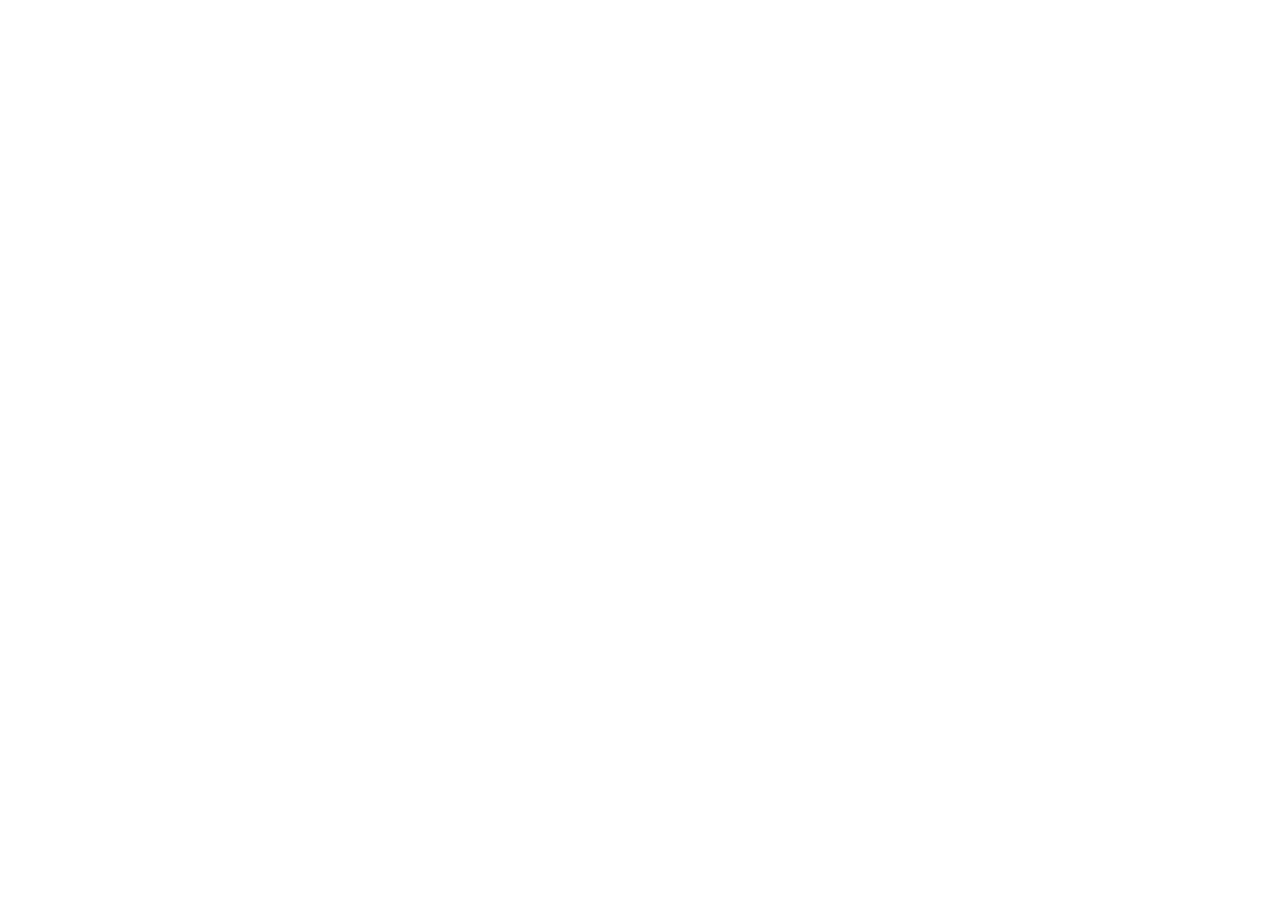
==== index.html @ 36825e6a "first commit" ====
<!DOCTYPE html>
<html lang="en">
<head>
    <meta charset="UTF-8">
    <meta name="viewport" content="width=device-width, initial-scale=1.0">
    <title>Sample - Yourfit</title>
</head>
<body>
    
</body>
</html>
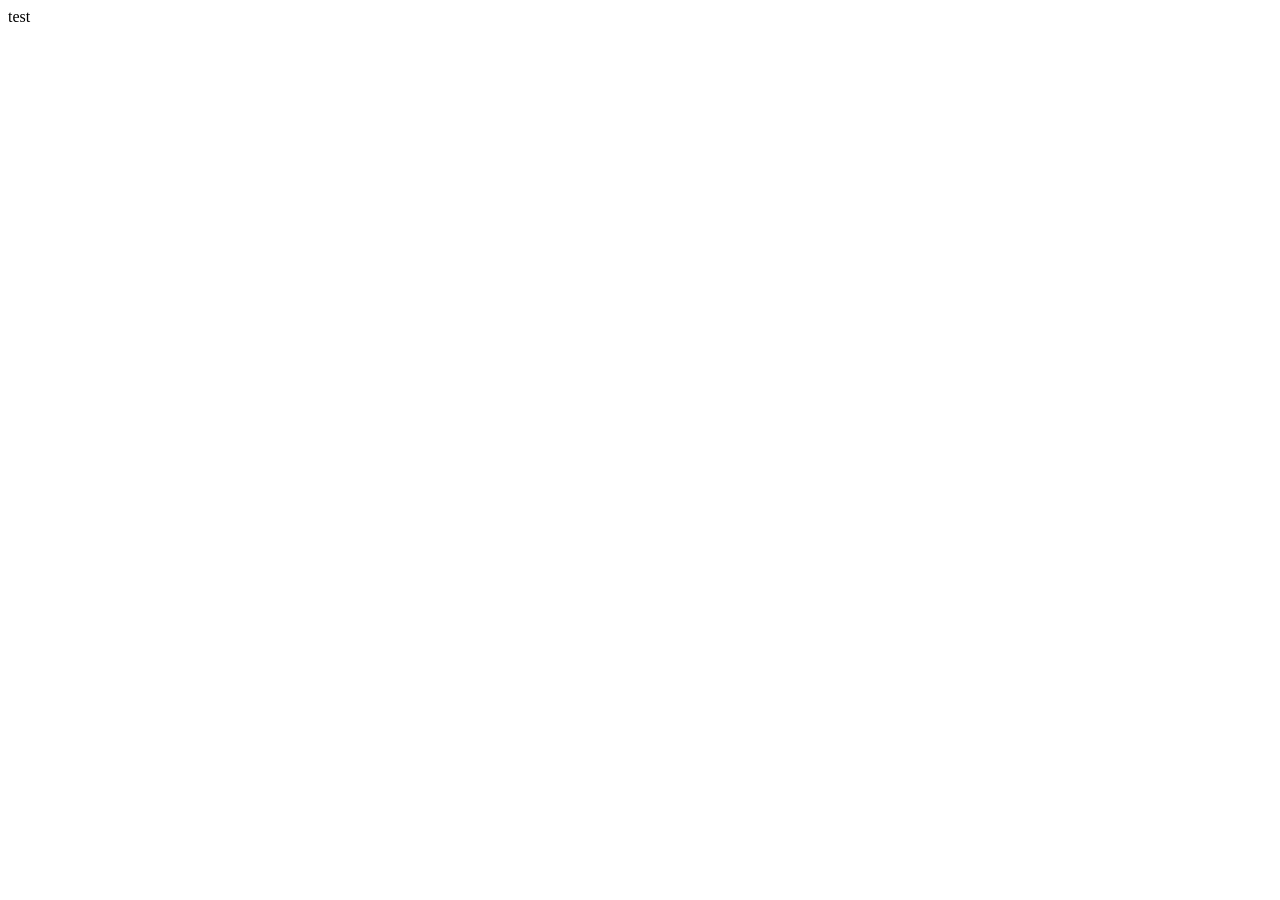
==== commit 3776b885: "Just testing in index.html" ====
--- a/index.html
+++ b/index.html
@@ -6,6 +6,6 @@
     <title>Sample - Yourfit</title>
 </head>
 <body>
-    
+    test
 </body>
 </html>
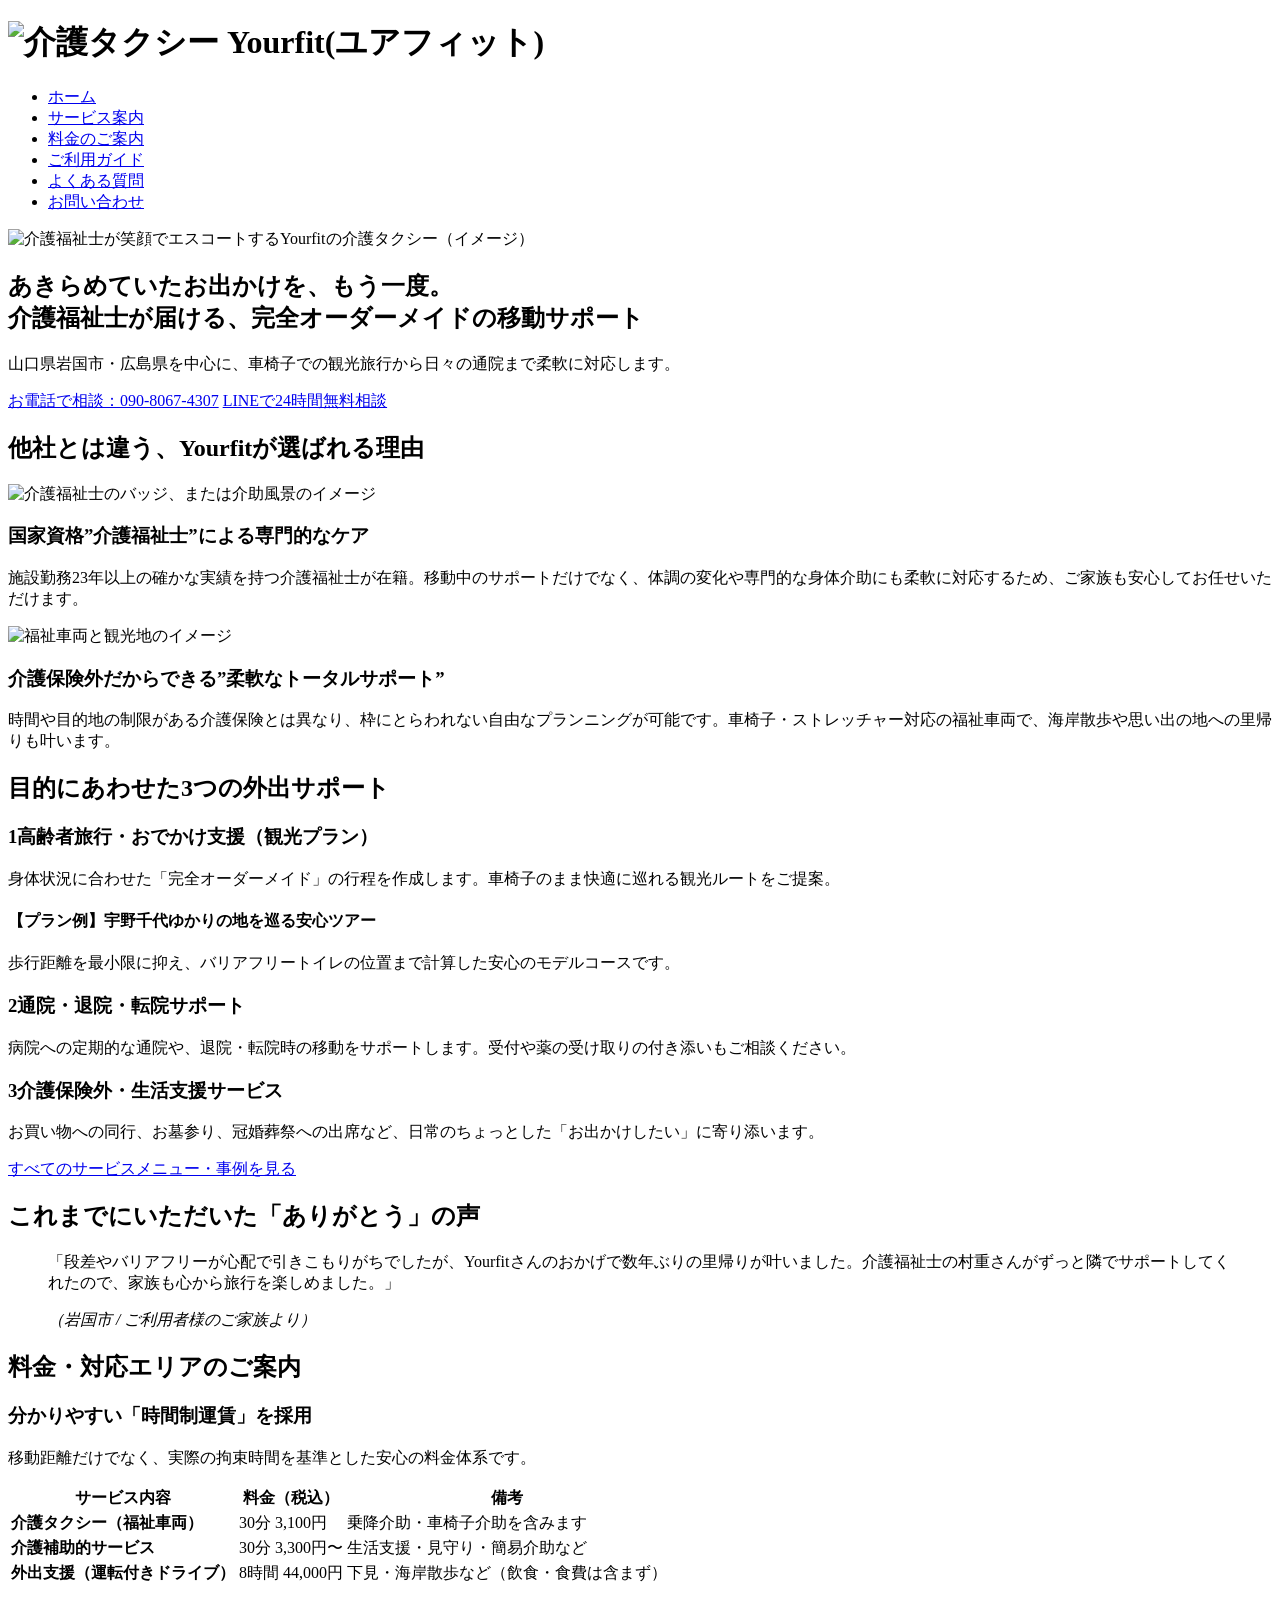
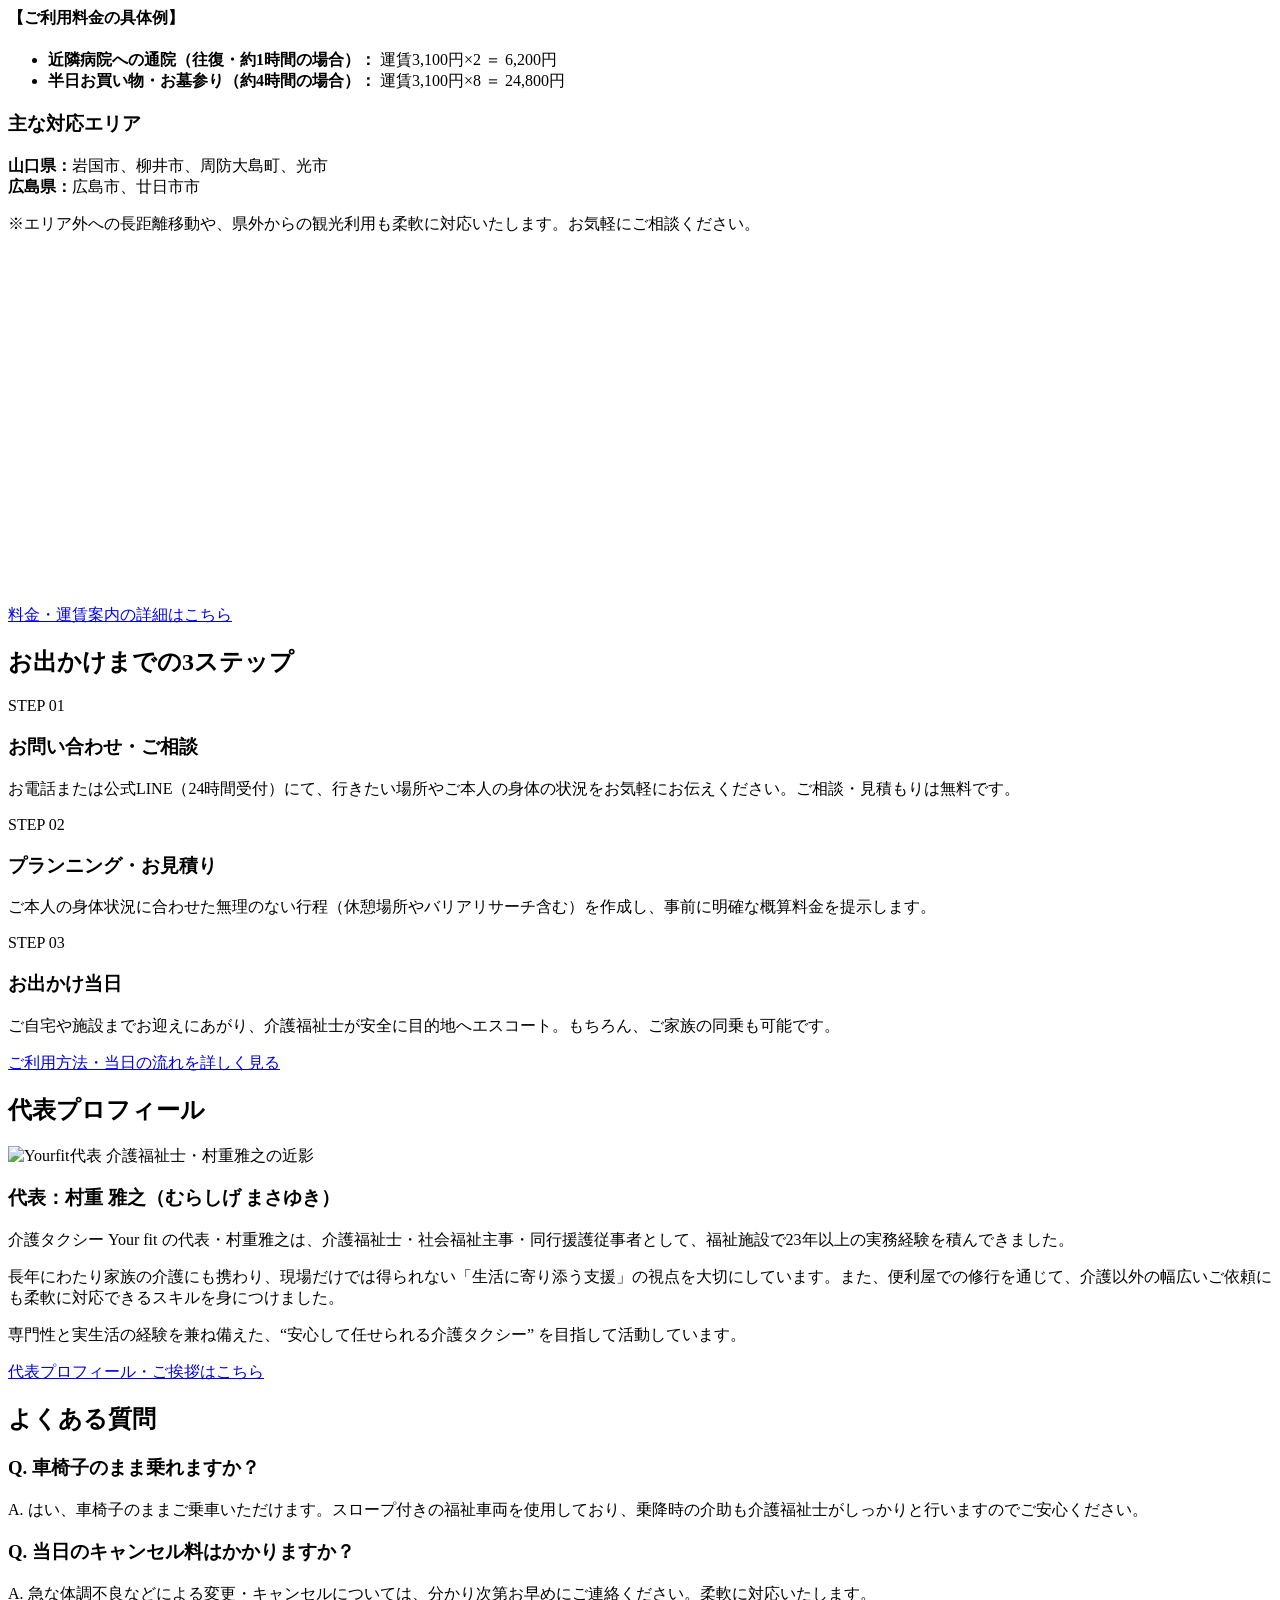
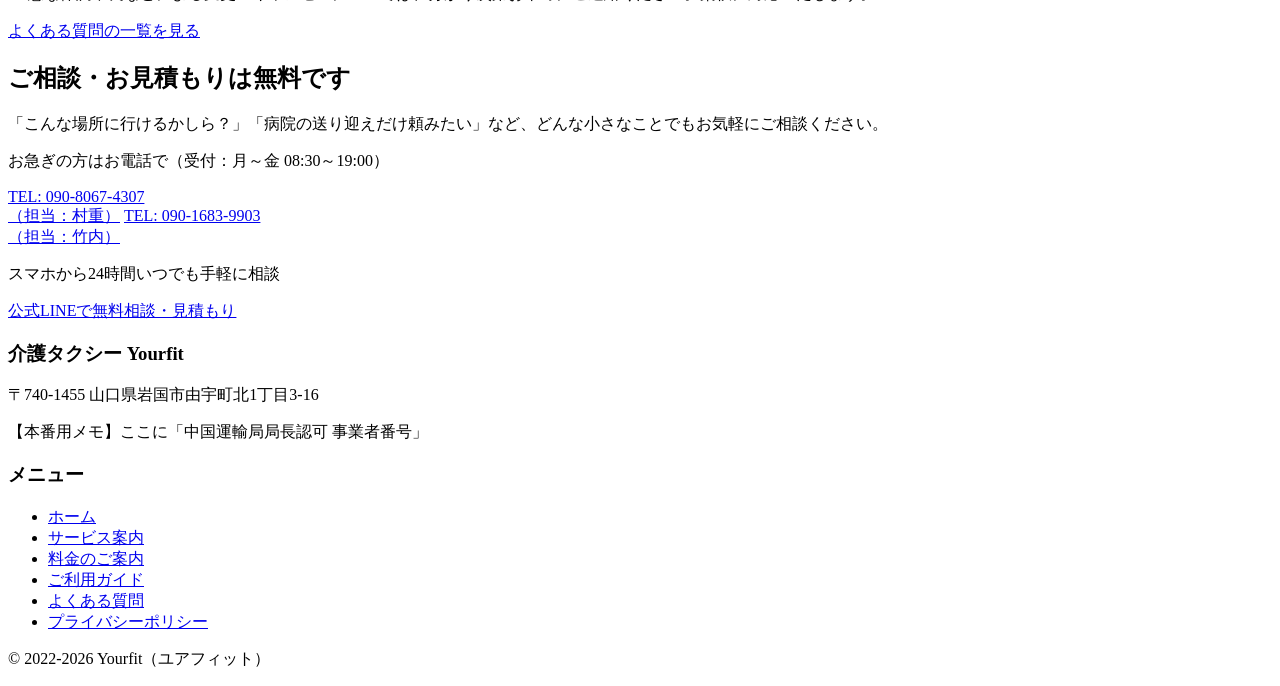
==== commit 25968dde: "renew top page" ====
--- a/index.html
+++ b/index.html
@@ -1,11 +1,279 @@
 <!DOCTYPE html>
-<html lang="en">
+<html lang="ja">
 <head>
     <meta charset="UTF-8">
     <meta name="viewport" content="width=device-width, initial-scale=1.0">
-    <title>Sample - Yourfit</title>
+    <title>【仮】岩国・広島の介護タクシー Yourfit（ユアフィット）｜介護福祉士による安心旅行・外出支援</title>
+    <meta name="description" content="【仮】山口県岩国市・広島市を中心に車椅子での観光・旅行、通院をサポートする介護タクシー「Yourfit」の公式サイト。福祉施設23年以上の経験を持つ介護福祉士が柔軟にサポートします。">
 </head>
 <body>
-    test
+    <header>
+        <h1><img src="logo.png" alt="介護タクシー Yourfit(ユアフィット)"></h1>
+        <nav>
+            <ul>
+                <li><a href="./index.html">ホーム</a></li>
+                <li><a href="./service.html">サービス案内</a></li>
+                <li><a href="./price.html">料金のご案内</a></li>
+                <li><a href="./guide.html">ご利用ガイド</a></li>
+                <li><a href="./faq.html">よくある質問</a></li>
+                <li><a href="./contact.html">お問い合わせ</a></li>
+            </ul>
+        </nav>
+    </header>
+
+    <main>
+        <!-- ==========================================
+          1. HERO SECTION
+        =========================================== -->
+        <section class="hero-section">
+            <div class="hero-visual">
+                <img src="main-visual.jpg" alt="介護福祉士が笑顔でエスコートするYourfitの介護タクシー（イメージ）">
+                <div class="hero-catch">
+                    <h2>あきらめていたお出かけを、もう一度。<br>介護福祉士が届ける、完全オーダーメイドの移動サポート</h2>
+                    <p>山口県岩国市・広島県を中心に、車椅子での観光旅行から日々の通院まで柔軟に対応します。</p>
+                </div>
+                <!-- ファーストビューに必須の即時コンバージョンボタン -->
+                <div class="hero-cta">
+                    <a href="tel:090-8067-4307" class="btn-tel">お電話で相談：090-8067-4307</a>
+                    <a href="https://page.line.me/036jgvlm" class="btn-line" target="_blank">LINEで24時間無料相談</a>
+                </div>
+            </div>
+        </section>
+
+        <!-- ==========================================
+          2. FEATURE: 私たちの強み（他社との差別化要素）
+        =========================================== -->
+        <section class="top-feature">
+            <h2>他社とは違う、Yourfitが選ばれる理由</h2>
+            <div class="feature-grid">
+                <div class="feature-card">
+                    <img src="feature1.jpg" alt="介護福祉士のバッジ、または介助風景のイメージ">
+                    <h3>国家資格”介護福祉士”による専門的なケア</h3>
+                    <p>施設勤務23年以上の確かな実績を持つ介護福祉士が在籍。移動中のサポートだけでなく、体調の変化や専門的な身体介助にも柔軟に対応するため、ご家族も安心してお任せいただけます。</p>
+                </div>
+                <div class="feature-card">
+                    <img src="feature2.jpg" alt="福祉車両と観光地のイメージ">
+                    <h3>介護保険外だからできる”柔軟なトータルサポート”</h3>
+                    <p>時間や目的地の制限がある介護保険とは異なり、枠にとらわれない自由なプランニングが可能です。車椅子・ストレッチャー対応の福祉車両で、海岸散歩や思い出の地への里帰りも叶います。</p>
+                </div>
+            </div>
+        </section>
+
+        <!-- ==========================================
+          3. SERVICE: サービスメニュー（具体的に何ができるか）
+        =========================================== -->
+        <section class="top-services">
+            <h2>目的にあわせた3つの外出サポート</h2>
+            <div class="service-menu-grid">
+                <div class="service-card">
+                    <h3><span class="service-number">1</span>高齢者旅行・おでかけ支援（観光プラン）</h3>
+                    <p>身体状況に合わせた「完全オーダーメイド」の行程を作成します。車椅子のまま快適に巡れる観光ルートをご提案。</p>
+                    <div class="plan-example">
+                        <h4>【プラン例】宇野千代ゆかりの地を巡る安心ツアー</h4>
+                        <p>歩行距離を最小限に抑え、バリアフリートイレの位置まで計算した安心のモデルコースです。</p>
+                    </div>
+                </div>
+                <div class="service-card">
+                    <h3><span class="service-number">2</span>通院・退院・転院サポート</h3>
+                    <p>病院への定期的な通院や、退院・転院時の移動をサポートします。受付や薬の受け取りの付き添いもご相談ください。</p>
+                </div>
+                <div class="service-card">
+                    <h3><span class="service-number">3</span>介護保険外・生活支援サービス</h3>
+                    <p>お買い物への同行、お墓参り、冠婚葬祭への出席など、日常のちょっとした「お出かけしたい」に寄り添います。</p>
+                </div>
+            </div>
+            <div class="button-link">
+                <a href="./service.html">すべてのサービスメニュー・事例を見る</a>
+            </div>
+        </section>
+
+        <!-- ==========================================
+          4. TESTIMONIAL: 利用者の声
+        =========================================== -->
+        <section class="top-testimonial">
+            <h2>これまでにいただいた「ありがとう」の声</h2>
+            <div class="testimonial-container">
+                <blockquote class="testimonial-item">
+                    <p class="testimonial-text">「段差やバリアフリーが心配で引きこもりがちでしたが、Yourfitさんのおかげで数年ぶりの里帰りが叶いました。介護福祉士の村重さんがずっと隣でサポートしてくれたので、家族も心から旅行を楽しめました。」</p>
+                    <cite class="testimonial-author">（岩国市 / ご利用者様のご家族より）</cite>
+                </blockquote>
+            </div>
+        </section>
+
+        <!-- ==========================================
+          5. PRICE & AREA: 料金と対応エリア
+        =========================================== -->
+        <section class="top-price-area">
+            <h2>料金・対応エリアのご案内</h2>
+            
+            <div class="price-intro">
+                <h3>分かりやすい「時間制運賃」を採用</h3>
+                <p>移動距離だけでなく、実際の拘束時間を基準とした安心の料金体系です。</p>
+            </div>
+
+            <div class="table-wrap">
+                <table>
+                    <thead>
+                        <tr>
+                            <th>サービス内容</th>
+                            <th>料金（税込）</th>
+                            <th>備考</th>
+                        </tr>
+                    </thead>
+                    <tbody>
+                        <tr>
+                            <td><strong>介護タクシー（福祉車両）</strong></td>
+                            <td>30分 3,100円</td>
+                            <td>乗降介助・車椅子介助を含みます</td>
+                        </tr>
+                        <tr>
+                            <td><strong>介護補助的サービス</strong></td>
+                            <td>30分 3,300円〜</td>
+                            <td>生活支援・見守り・簡易介助など</td>
+                        </tr>
+                        <tr>
+                            <td><strong>外出支援（運転付きドライブ）</strong></td>
+                            <td>8時間 44,000円</td>
+                            <td>下見・海岸散歩など（飲食・食費は含まず）</td>
+                        </tr>
+                    </tbody>
+                </table>
+            </div>
+
+            <div class="price-example-box">
+                <h4>【ご利用料金の具体例】</h4>
+                <ul>
+                    <li><strong>近隣病院への通院（往復・約1時間の場合）：</strong> 運賃3,100円×2 ＝ 6,200円</li>
+                    <li><strong>半日お買い物・お墓参り（約4時間の場合）：</strong> 運賃3,100円×8 ＝ 24,800円</li>
+                </ul>
+            </div>
+
+            <div class="area-box">
+                <h3>主な対応エリア</h3>
+                <p><strong>山口県：</strong>岩国市、柳井市、周防大島町、光市<br><strong>広島県：</strong>広島市、廿日市市</p>
+                <p class="area-note">※エリア外への長距離移動や、県外からの観光利用も柔軟に対応いたします。お気軽にご相談ください。</p>
+                
+                <div class="map-container">
+                    <iframe src="https://www.google.com/maps/embed?pb=!1m18!1m12!1m3!1d3329.1234567890123!2d132.1234567890123!3d34.1234567890123!2m3!1f0!2f0!3f0!3m2!1i1024!2i768!4f13.1!3m3!1m2!1s0x1234567890123456%3A0xabcdefabcdefabcdef!2sYourfit%20Location!5e0!3m2!1sen!2sjp!4v1234567890123" width="100%" height="350" style="border:0;" allowfullscreen="" loading="lazy"></iframe> 
+                </div>
+            </div>
+
+            <div class="button-link">
+                <a href="./price.html">料金・運賃案内の詳細はこちら</a>
+            </div>
+        </section>
+
+        <!-- ==========================================
+          6. GUIDE: ご利用ガイド
+        =========================================== -->
+        <section class="top-guide">
+            <h2>お出かけまでの3ステップ</h2>
+            <div class="guide-steps">
+                <div class="step-card">
+                    <span class="step-num">STEP 01</span>
+                    <h3>お問い合わせ・ご相談</h3>
+                    <p>お電話または公式LINE（24時間受付）にて、行きたい場所やご本人の身体の状況をお気軽にお伝えください。ご相談・見積もりは無料です。</p>
+                </div>
+                <div class="step-card">
+                    <span class="step-num">STEP 02</span>
+                    <h3>プランニング・お見積り</h3>
+                    <p>ご本人の身体状況に合わせた無理のない行程（休憩場所やバリアリサーチ含む）を作成し、事前に明確な概算料金を提示します。</p>
+                </div>
+                <div class="step-card">
+                    <span class="step-num">STEP 03</span>
+                    <h3>お出かけ当日</h3>
+                    <p>ご自宅や施設までお迎えにあがり、介護福祉士が安全に目的地へエスコート。もちろん、ご家族の同乗も可能です。</p>
+                </div>
+            </div>
+            <div class="button-link">
+                <a href="./guide.html">ご利用方法・当日の流れを詳しく見る</a>
+            </div>
+        </section>
+
+        <!-- ==========================================
+          7. PROFILE: 代表プロフィール
+        =========================================== -->
+        <section class="top-profile">
+            <h2>代表プロフィール</h2>
+            <div class="profile-container">
+                <img src="murashige.jpg" alt="Yourfit代表 介護福祉士・村重雅之の近影">
+                <div class="profile-text">
+                    <h3>代表：村重 雅之（むらしげ まさゆき）</h3>
+                    <p>介護タクシー Your fit の代表・村重雅之は、介護福祉士・社会福祉主事・同行援護従事者として、福祉施設で23年以上の実務経験を積んできました。</p>
+                    <p>長年にわたり家族の介護にも携わり、現場だけでは得られない「生活に寄り添う支援」の視点を大切にしています。また、便利屋での修行を通じて、介護以外の幅広いご依頼にも柔軟に対応できるスキルを身につけました。</p>
+                    <p>専門性と実生活の経験を兼ね備えた、“安心して任せられる介護タクシー” を目指して活動しています。</p>
+                </div>
+            </div>
+            <div class="button-link">
+                <a href="./profile.html">代表プロフィール・ご挨拶はこちら</a>
+            </div>
+        </section>
+
+        <!-- ==========================================
+          8. FAQ: よくある質問
+        =========================================== -->
+        <section class="top-faq">
+            <h2>よくある質問</h2>
+            <div class="faq-list">
+                <div class="faq-item">
+                    <h3>Q. 車椅子のまま乗れますか？</h3>
+                    <p>A. はい、車椅子のままご乗車いただけます。スロープ付きの福祉車両を使用しており、乗降時の介助も介護福祉士がしっかりと行いますのでご安心ください。</p>
+                </div>
+                <div class="faq-item">
+                    <h3>Q. 当日のキャンセル料はかかりますか？</h3>
+                    <p>A. 急な体調不良などによる変更・キャンセルについては、分かり次第お早めにご連絡ください。柔軟に対応いたします。</p>
+                </div>
+            </div>
+            <div class="button-link">
+                <a href="./faq.html">よくある質問の一覧を見る</a>
+            </div>
+        </section>
+
+        <!-- ==========================================
+          9. CTA SECTION: ご相談・お見積もり（コンバージョン）
+        =========================================== -->
+        <section class="main-cta">
+            <h2>ご相談・お見積もりは無料です</h2>
+            <p>「こんな場所に行けるかしら？」「病院の送り迎えだけ頼みたい」など、どんな小さなことでもお気軽にご相談ください。</p>
+            <div class="cta-buttons">
+                <div class="tel-block">
+                    <p>お急ぎの方はお電話で（受付：月～金 08:30～19:00）</p>
+                    <a href="tel:090-8067-4307" class="btn-primary-tel">TEL: 090-8067-4307<br><span class="btn-sub">（担当：村重）</span></a>
+                    <a href="tel:090-1683-9903" class="btn-secondary-tel">TEL: 090-1683-9903<br><span class="btn-sub">（担当：竹内）</span></a>
+                </div>
+                <div class="line-block">
+                    <p>スマホから24時間いつでも手軽に相談</p>
+                    <a href="https://page.line.me/036jgvlm" class="btn-primary-line" target="_blank">公式LINEで無料相談・見積もり</a>
+                </div>
+            </div>
+        </section>
+    </main>
+
+    <!-- ==========================================
+      FOOTER: 補助ナビゲーションと基本情報
+    =========================================== -->
+    <footer class="site-footer">
+        <div class="footer-inner">
+            <div class="footer-col footer-info">
+                <h3>介護タクシー Yourfit</h3>
+                <p class="address">〒740-1455 山口県岩国市由宇町北1丁目3-16</p>
+                <p class="license">【本番用メモ】ここに「中国運輸局局長認可 事業者番号」</p>
+            </div>
+            <div class="footer-col footer-links">
+                <h3>メニュー</h3>
+                <ul>
+                    <li><a href="./index.html">ホーム</a></li>
+                    <li><a href="./service.html">サービス案内</a></li>
+                    <li><a href="./price.html">料金のご案内</a></li>
+                    <li><a href="./guide.html">ご利用ガイド</a></li>
+                    <li><a href="./faq.html">よくある質問</a></li>
+                    <li><a href="./privacy.html">プライバシーポリシー</a></li>
+                </ul>
+            </div>
+        </div>
+        <div class="footer-bottom">
+            <p>&copy; 2022-2026 Yourfit（ユアフィット）</p>
+        </div>
+    </footer>
 </body>
 </html>
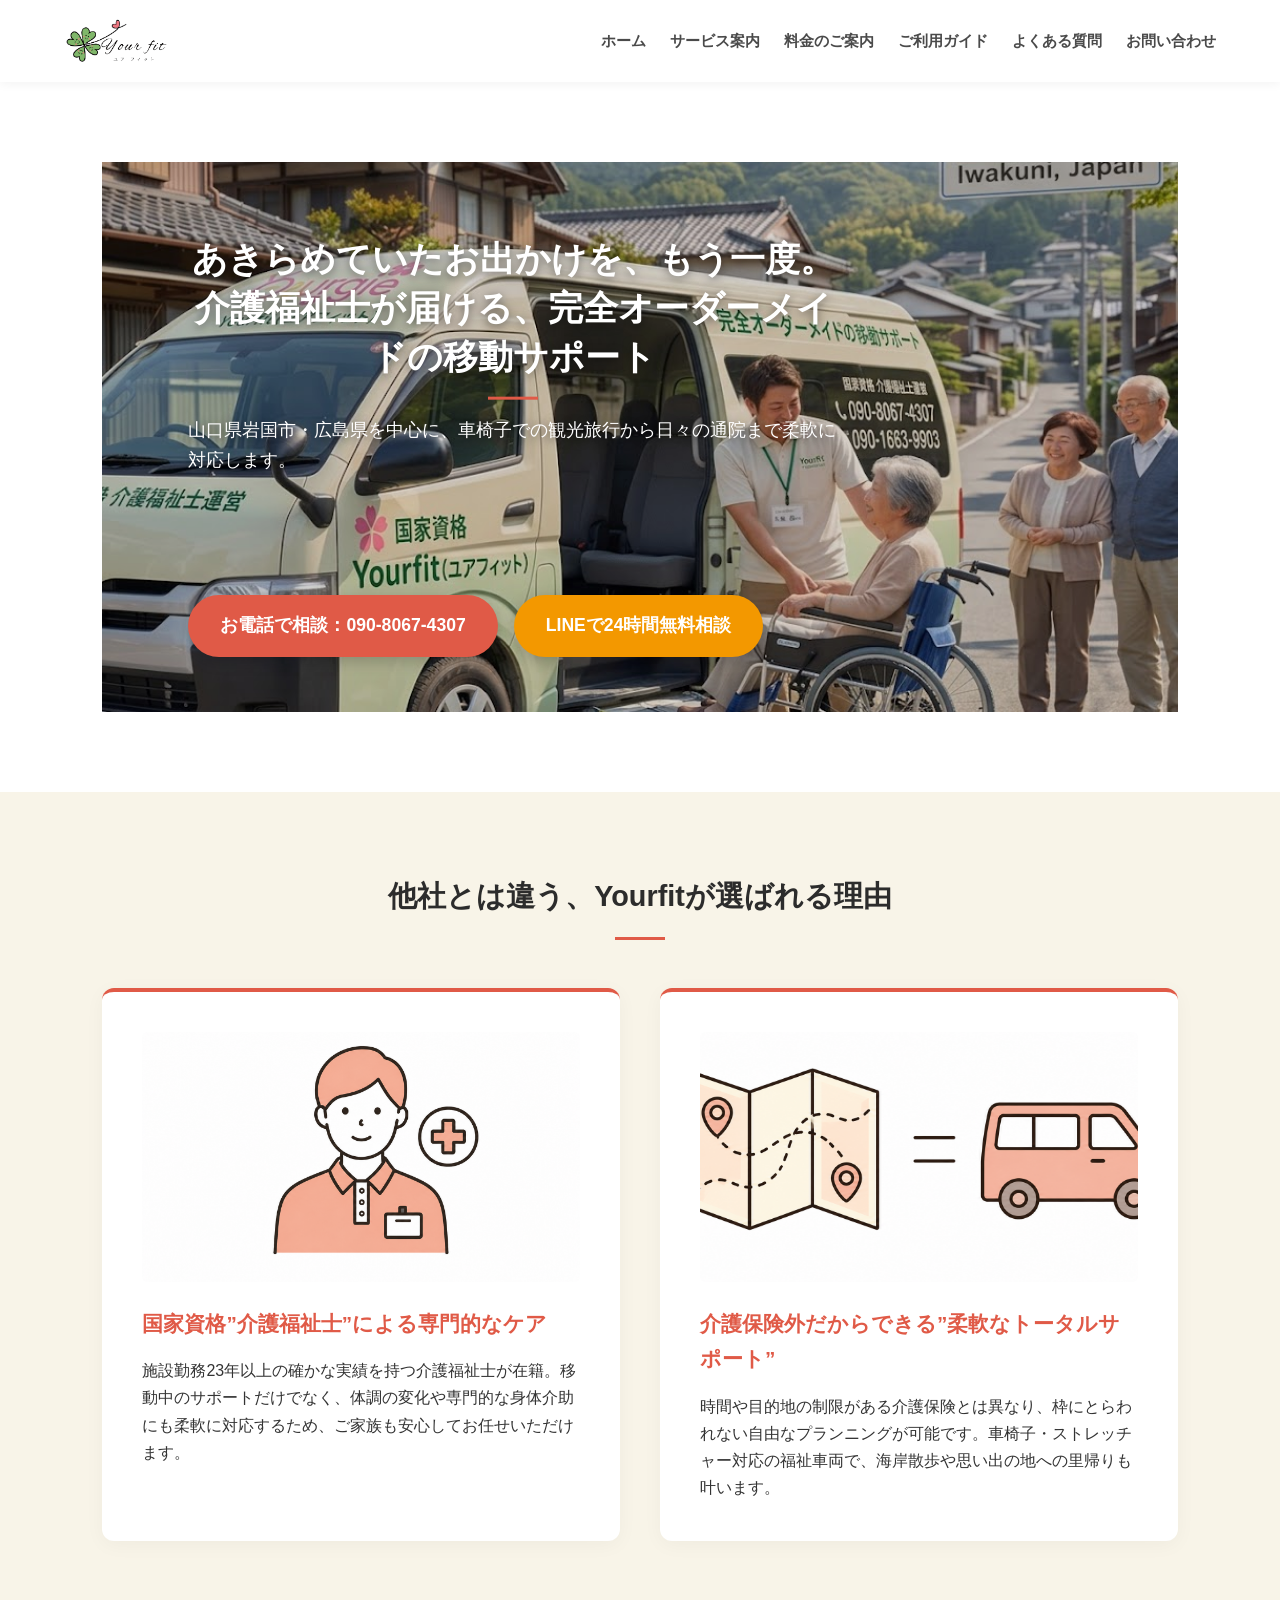
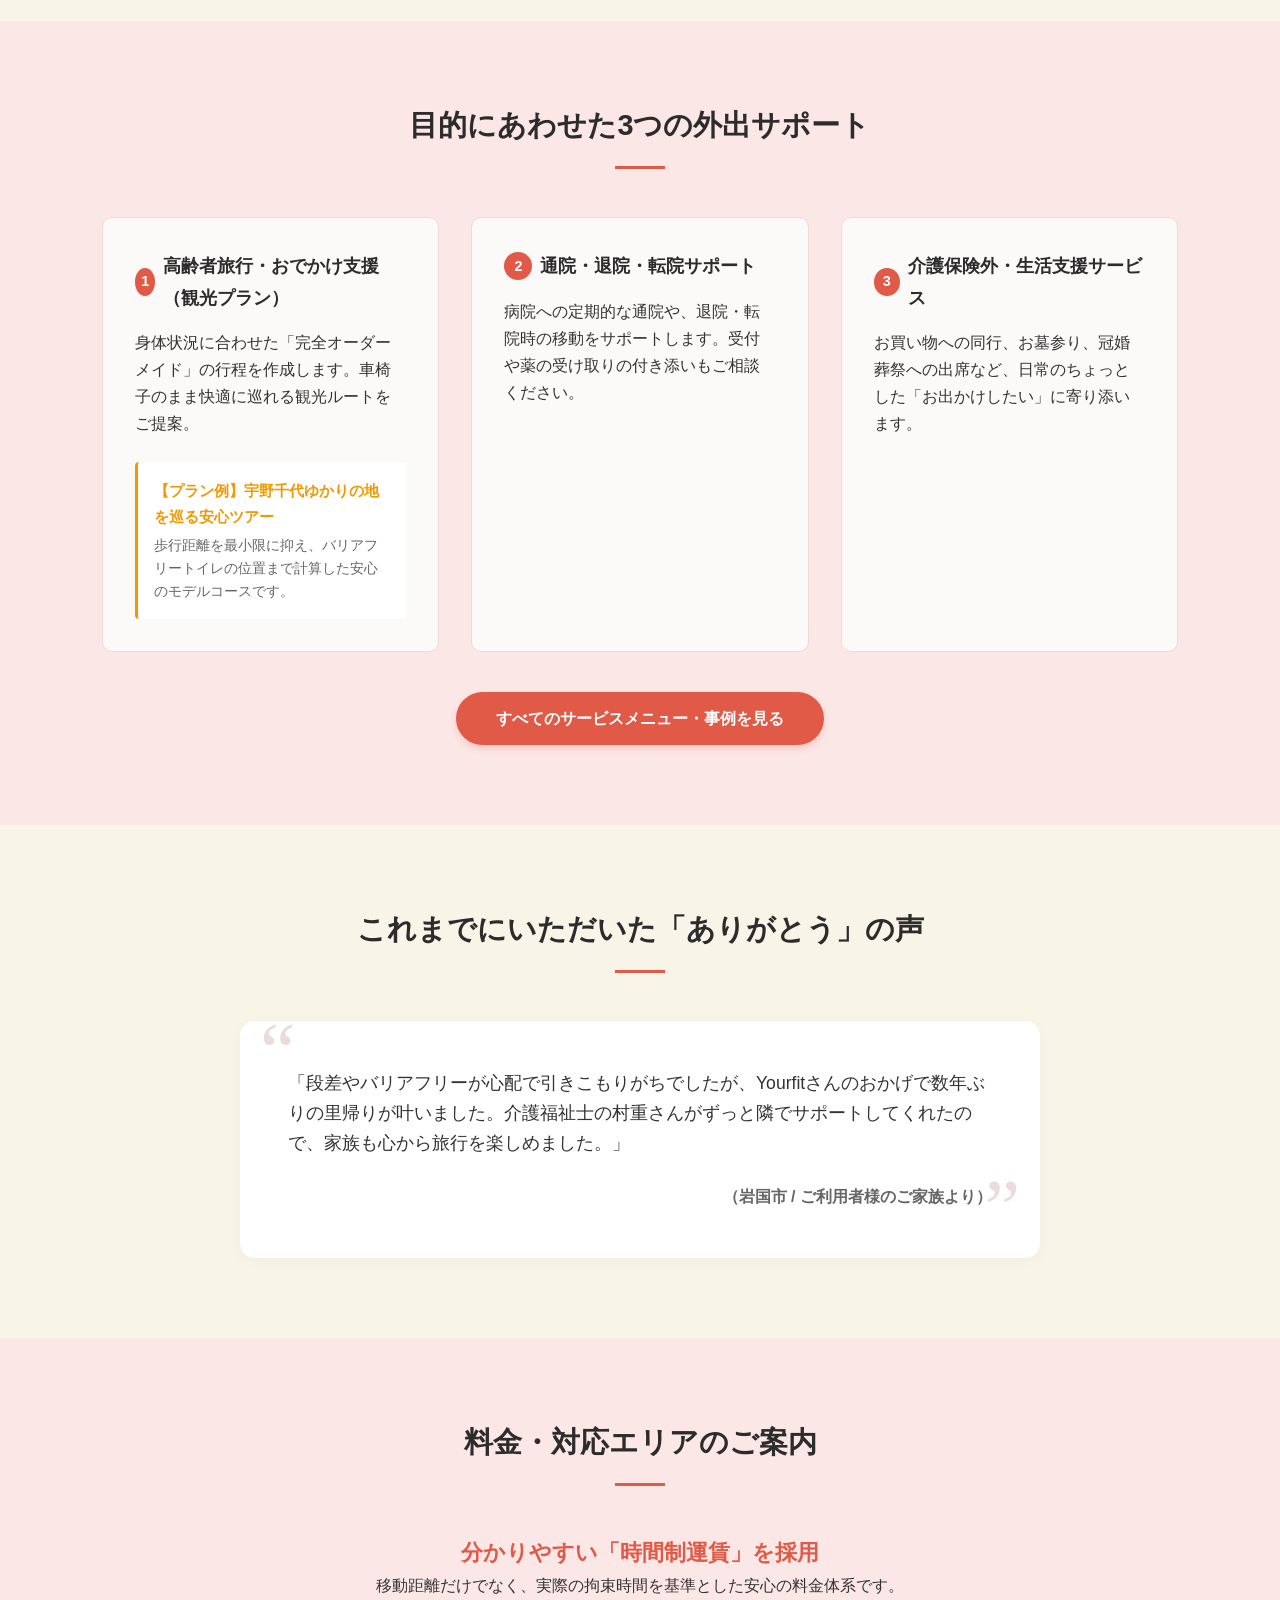
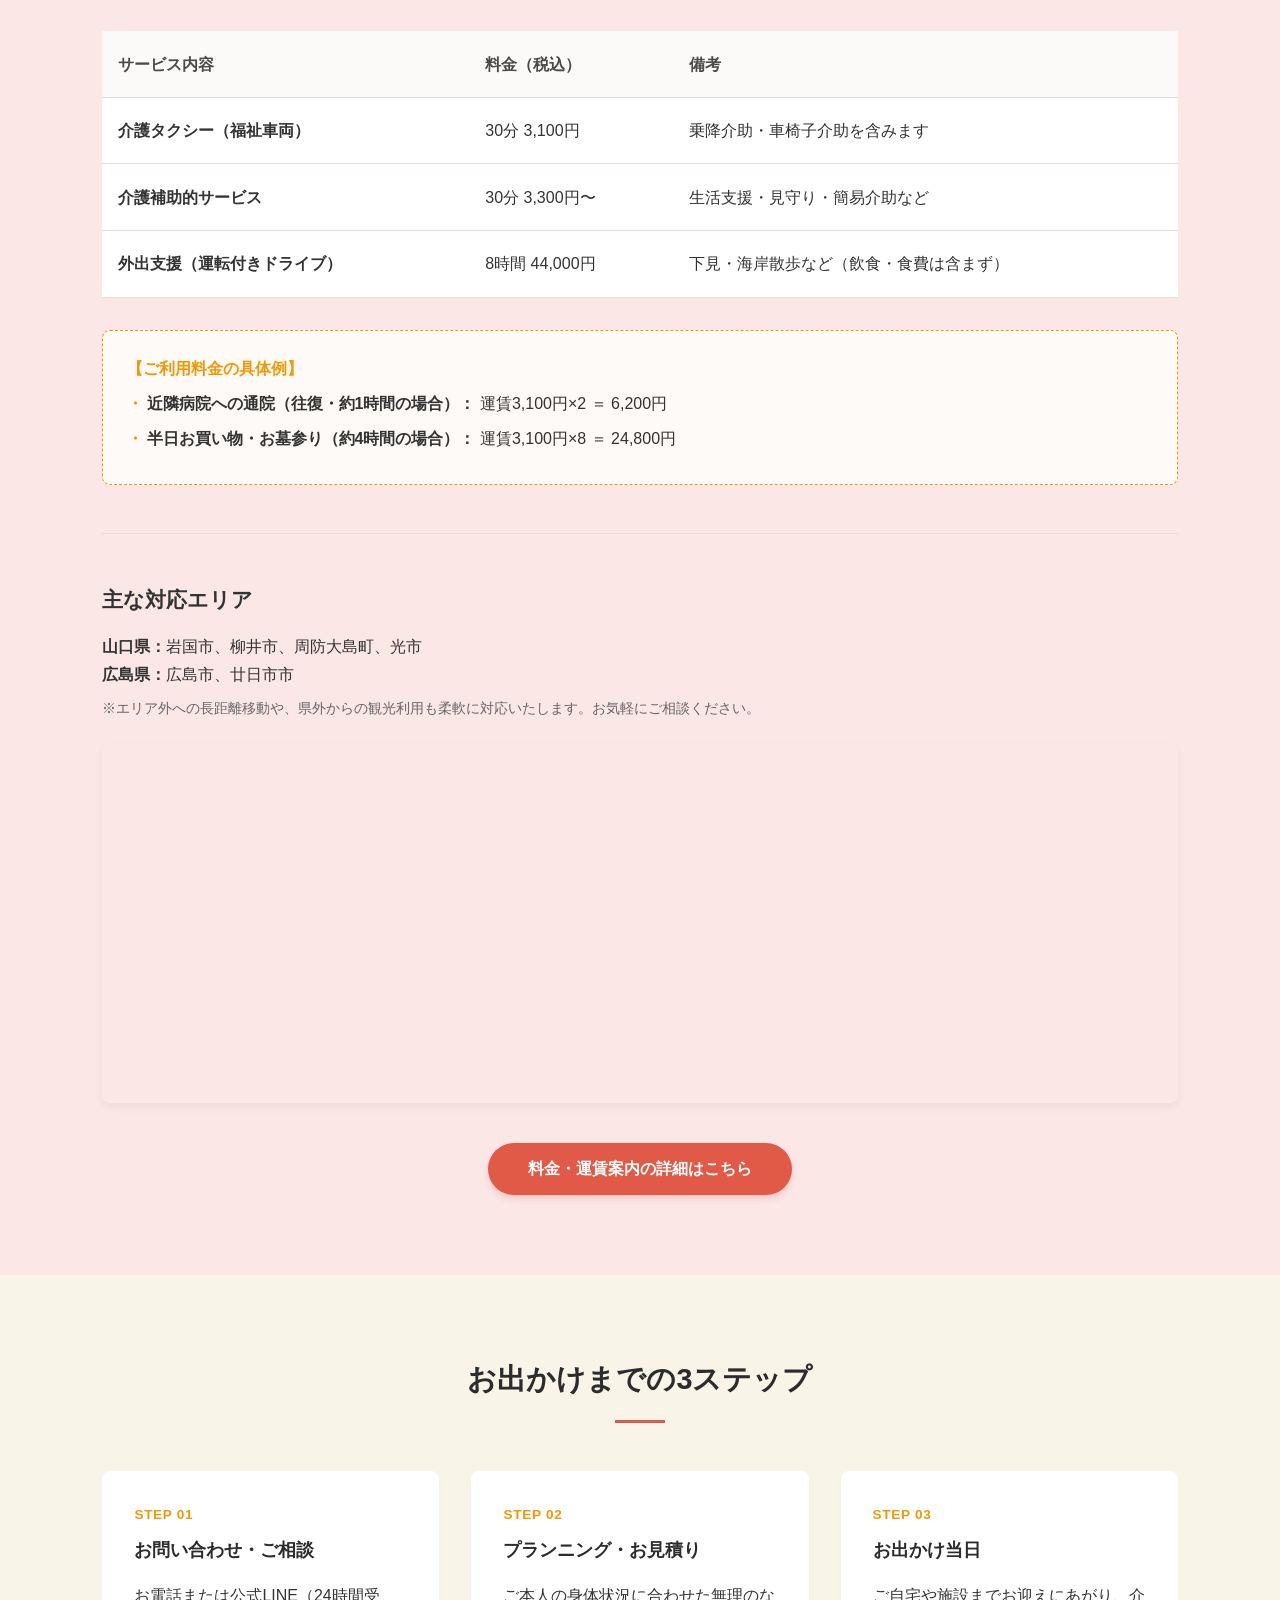
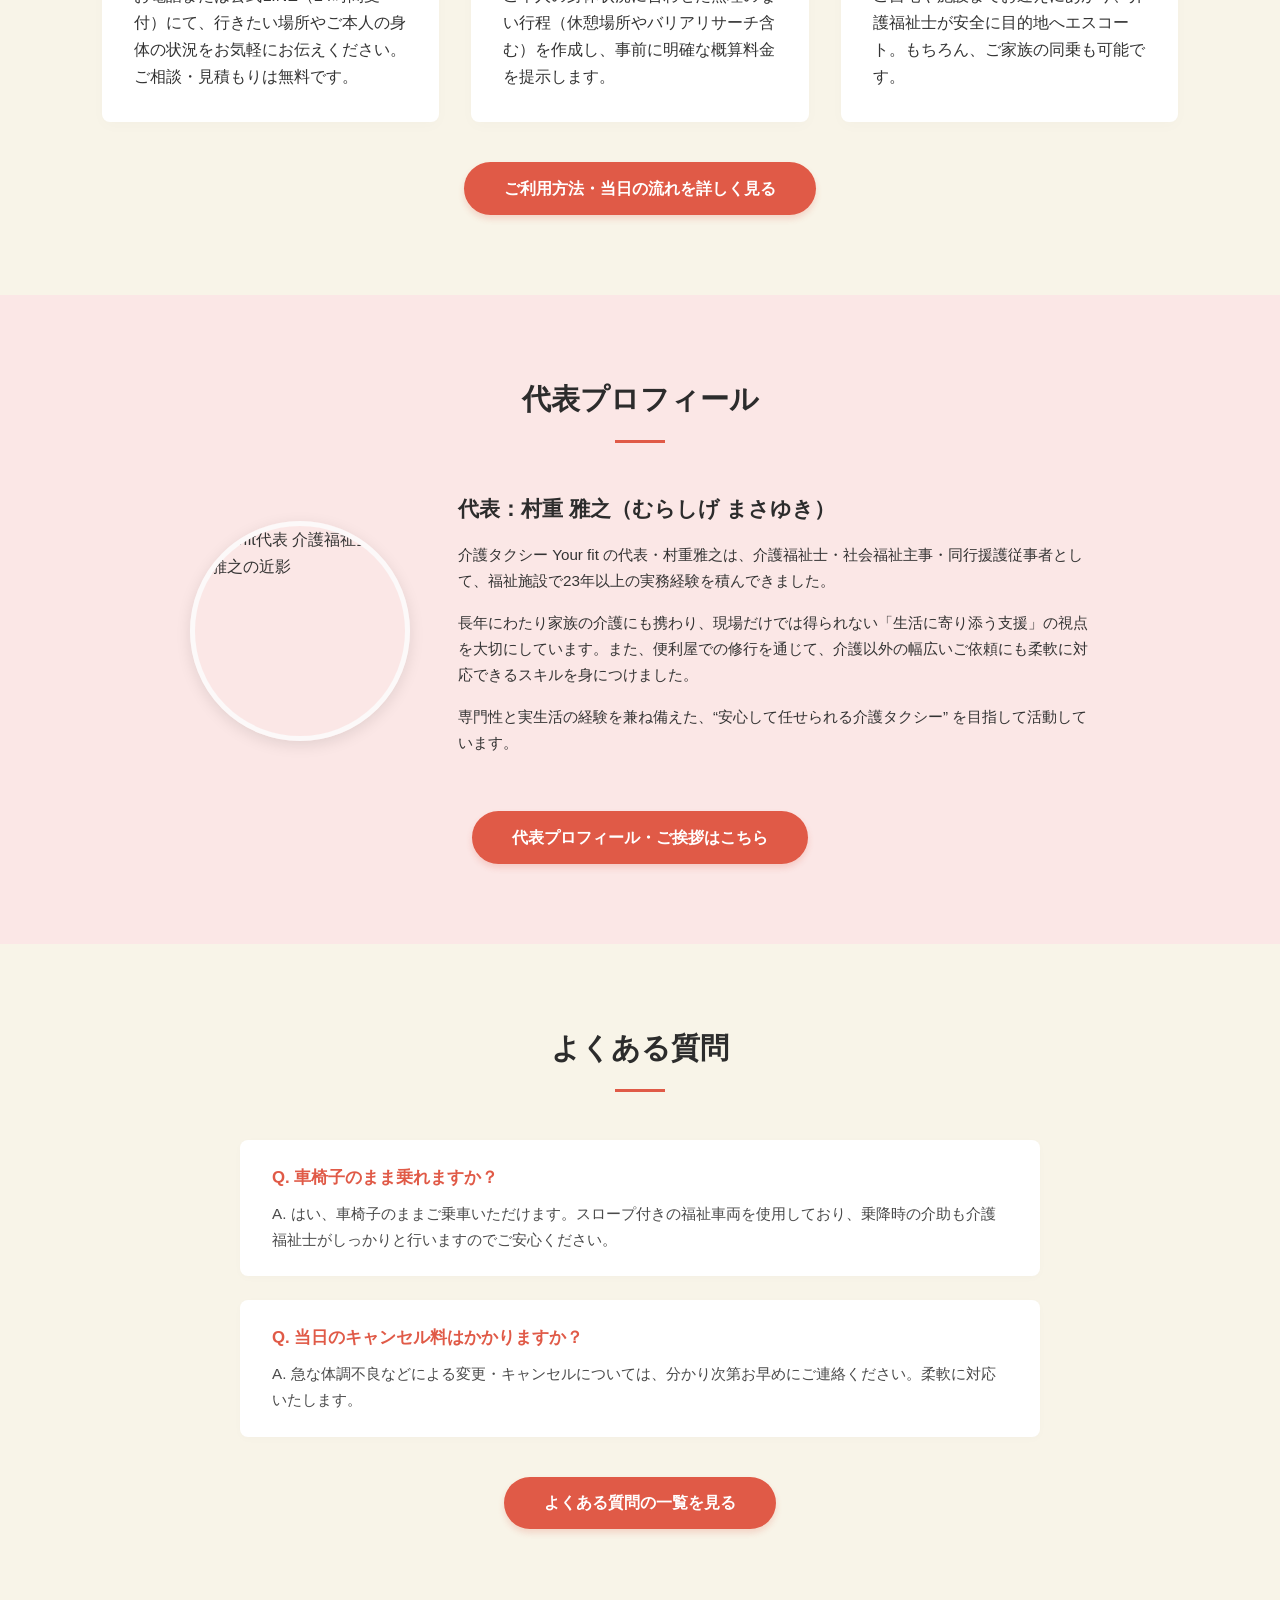
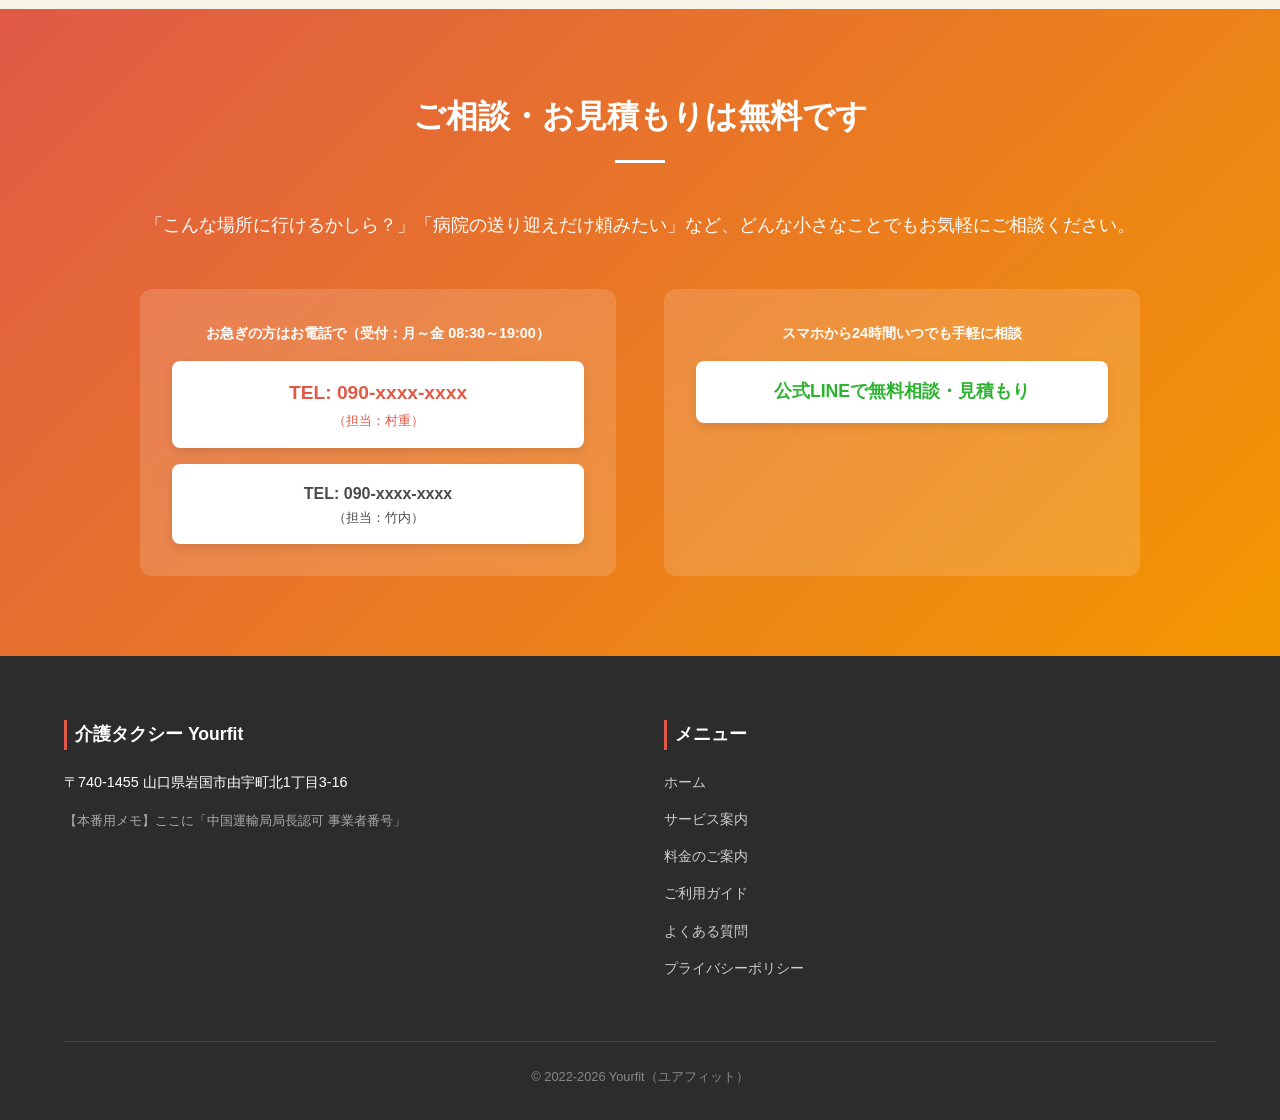
==== commit 249ef708: "create main page and its css" ====
--- a/index.html
+++ b/index.html
@@ -4,11 +4,14 @@
     <meta charset="UTF-8">
     <meta name="viewport" content="width=device-width, initial-scale=1.0">
     <title>【仮】岩国・広島の介護タクシー Yourfit（ユアフィット）｜介護福祉士による安心旅行・外出支援</title>
+    <link rel="icon" href="favicon.ico" type="image/x-icon">
+    <link rel="stylesheet" href="/public/assets/css/reset.css"> 
+    <link rel="stylesheet" href="/public/assets/css/style.css">
     <meta name="description" content="【仮】山口県岩国市・広島市を中心に車椅子での観光・旅行、通院をサポートする介護タクシー「Yourfit」の公式サイト。福祉施設23年以上の経験を持つ介護福祉士が柔軟にサポートします。">
 </head>
 <body>
     <header>
-        <h1><img src="logo.png" alt="介護タクシー Yourfit(ユアフィット)"></h1>
+        <h1><img src="/public/assets/imgs/logo.png" alt="介護タクシー Yourfit(ユアフィット)"></h1>
         <nav>
             <ul>
                 <li><a href="./index.html">ホーム</a></li>
@@ -27,7 +30,7 @@
         =========================================== -->
         <section class="hero-section">
             <div class="hero-visual">
-                <img src="main-visual.jpg" alt="介護福祉士が笑顔でエスコートするYourfitの介護タクシー（イメージ）">
+                <img src="/public/assets/imgs/main-visual.jpg" alt="介護福祉士が笑顔でエスコートするYourfitの介護タクシー（イメージ）">
                 <div class="hero-catch">
                     <h2>あきらめていたお出かけを、もう一度。<br>介護福祉士が届ける、完全オーダーメイドの移動サポート</h2>
                     <p>山口県岩国市・広島県を中心に、車椅子での観光旅行から日々の通院まで柔軟に対応します。</p>
@@ -47,12 +50,12 @@
             <h2>他社とは違う、Yourfitが選ばれる理由</h2>
             <div class="feature-grid">
                 <div class="feature-card">
-                    <img src="feature1.jpg" alt="介護福祉士のバッジ、または介助風景のイメージ">
+                    <img src="/public/assets/imgs/feature1.png" alt="介護福祉士のバッジ、または介助風景のイメージ">
                     <h3>国家資格”介護福祉士”による専門的なケア</h3>
                     <p>施設勤務23年以上の確かな実績を持つ介護福祉士が在籍。移動中のサポートだけでなく、体調の変化や専門的な身体介助にも柔軟に対応するため、ご家族も安心してお任せいただけます。</p>
                 </div>
                 <div class="feature-card">
-                    <img src="feature2.jpg" alt="福祉車両と観光地のイメージ">
+                    <img src="/public/assets/imgs/feature2.png" alt="福祉車両と観光地のイメージ">
                     <h3>介護保険外だからできる”柔軟なトータルサポート”</h3>
                     <p>時間や目的地の制限がある介護保険とは異なり、枠にとらわれない自由なプランニングが可能です。車椅子・ストレッチャー対応の福祉車両で、海岸散歩や思い出の地への里帰りも叶います。</p>
                 </div>
@@ -238,8 +241,8 @@
             <div class="cta-buttons">
                 <div class="tel-block">
                     <p>お急ぎの方はお電話で（受付：月～金 08:30～19:00）</p>
-                    <a href="tel:090-8067-4307" class="btn-primary-tel">TEL: 090-8067-4307<br><span class="btn-sub">（担当：村重）</span></a>
-                    <a href="tel:090-1683-9903" class="btn-secondary-tel">TEL: 090-1683-9903<br><span class="btn-sub">（担当：竹内）</span></a>
+                    <a href="tel:090-xxxx-xxxx" class="btn-primary-tel">TEL: 090-xxxx-xxxx<br><span class="btn-sub">（担当：村重）</span></a>
+                    <a href="tel:090-xxxx-xxxx" class="btn-secondary-tel">TEL: 090-xxxx-xxxx<br><span class="btn-sub">（担当：竹内）</span></a>
                 </div>
                 <div class="line-block">
                     <p>スマホから24時間いつでも手軽に相談</p>
--- a/public/assets/css/style.css
+++ b/public/assets/css/style.css
@@ -0,0 +1,749 @@
+@charset "UTF-8";
+
+/* ==========================================
+  Reset & Base Styles
+=========================================== */
+*, *::before, *::after {
+    box-sizing: border-box;
+    margin: 0;
+    padding: 0;
+}
+
+body {
+    font-family: "Helvetica Neue", Arial, "Hiragino Kaku Gothic ProN", "Hiragino Sans", Meiryo, sans-serif;
+    line-height: 1.7;
+    color: #333333;
+    background-color: #fcf9f9; /* 全体的に温かみのある薄い背景 */
+}
+
+img {
+    max-width: 100%;
+    height: auto;
+    vertical-align: middle;
+}
+
+a {
+    color: #e05a47;
+    text-decoration: none;
+    transition: all 0.3s ease;
+}
+
+a:hover {
+    opacity: 0.8;
+}
+
+/* 共通ボタンリンク（詳細はこちら等） */
+.button-link {
+    text-align: center;
+    margin-top: 2.5rem;
+}
+
+.button-link a {
+    display: inline-block;
+    background-color: #e05a47; /* ロゴに合わせたピンク・レッド系 */
+    color: #ffffff;
+    padding: 0.8rem 2.5rem;
+    border-radius: 50px;
+    font-weight: bold;
+    box-shadow: 0 4px 6px rgba(224, 90, 71, 0.2);
+}
+
+/* ==========================================
+  HEADER
+=========================================== */
+header {
+    display: flex;
+    justify-content: space-between;
+    align-items: center;
+    padding: 1rem 5%;
+    background-color: #ffffff;
+    box-shadow: 0 2px 10px rgba(0, 0, 0, 0.05);
+    position: sticky;
+    top: 0;
+    z-index: 100;
+}
+
+header h1 img {
+    height: 50px; /* ロゴのサイズ調整 */
+}
+
+header nav ul {
+    display: flex;
+    list-style: none;
+    gap: 1.5rem;
+}
+
+header nav ul a {
+    color: #4a4a4a;
+    font-weight: bold;
+    font-size: 0.95rem;
+}
+
+header nav ul a:hover {
+    color: #e05a47;
+}
+
+/* ==========================================
+  1. HERO SECTION
+=========================================== */
+.hero-section {
+    position: relative;
+    background-color: #ffffff;
+    overflow: hidden;
+}
+
+.hero-visual {
+    position: relative;
+    width: 100%;
+    min-height: 500px;
+}
+
+.hero-visual img {
+    width: 100%;
+    height: 550px;
+    object-fit: cover;
+    filter: brightness(0.85); /* 文字を見やすくするため画像を少し暗く */
+}
+
+.hero-catch {
+    position: absolute;
+    top: 35%;
+    left: 8%;
+    transform: translateY(-50%);
+    color: #ffffff;
+    max-width: 650px;
+    text-shadow: 0 2px 10px rgba(0, 0, 0, 0.5);
+}
+.hero-catch > h2, 
+.hero-catch > p{
+    color: #ffffff;
+    text-shadow: 0 2px 10px rgba(0, 0, 0, 0.5);   
+}
+
+.hero-catch h2 {
+    font-size: 2.2rem;
+    line-height: 1.4;
+    margin-bottom: 1rem;
+}
+
+.hero-catch p {
+    font-size: 1.1rem;
+}
+
+/* ファーストビューCTAボタン */
+.hero-cta {
+    position: absolute;
+    bottom: 10%;
+    left: 8%;
+    display: flex;
+    gap: 1rem;
+    flex-wrap: wrap;
+}
+
+.hero-cta a {
+    display: inline-block;
+    padding: 1rem 2rem;
+    border-radius: 50px;
+    font-weight: bold;
+    font-size: 1.1rem;
+    text-align: center;
+    box-shadow: 0 4px 15px rgba(0, 0, 0, 0.2);
+}
+
+.btn-tel {
+    background-color: #e05a47;
+    color: #ffffff !important;
+}
+
+.btn-line {
+    background-color: #f39800; /* 親しみやすいオレンジ */
+    color: #ffffff !important;
+}
+
+/* ==========================================
+  2. FEATURE (選ばれる理由)
+=========================================== */
+section {
+    padding: 5rem 8%;
+}
+
+section h2 {
+    text-align: center;
+    font-size: 1.8rem;
+    color: #2c2c2c;
+    margin-bottom: 3rem;
+    position: relative;
+}
+
+/* タイトルの下の装飾線 */
+section h2::after {
+    content: '';
+    display: block;
+    width: 50px;
+    height: 3px;
+    background-color: #e05a47;
+    margin: 1rem auto 0;
+}
+
+.top-feature {
+    background-color: #f8f4e8;
+}
+
+.feature-grid {
+    display: grid;
+    grid-template-columns: repeat(auto-fit, minmax(450px, 1fr));
+    gap: 2.5rem;
+}
+
+.feature-card {
+    background-color: #ffffff;
+    padding: 2.5rem;
+    border-radius: 12px;
+    box-shadow: 0 4px 20px rgba(0, 0, 0, 0.04);
+    border-top: 4px solid #e05a47;
+}
+
+.feature-card img {
+    width: 100%;
+    height: 250px;
+    object-fit: cover;
+    border-radius: 6px;
+    margin-bottom: 1.5rem;
+}
+
+.feature-card h3 {
+    font-size: 1.3rem;
+    color: #e05a47;
+    margin-bottom: 1rem;
+}
+
+/* ==========================================
+  3. SERVICE (サービスメニュー)
+=========================================== */
+.top-services {
+    background-color: #fbe7e6;
+}
+
+.service-menu-grid {
+    display: grid;
+    grid-template-columns: repeat(auto-fit, minmax(300px, 1fr));
+    gap: 2rem;
+}
+
+.service-card {
+    background-color: #fcf9f9;
+    padding: 2rem;
+    border-radius: 10px;
+    position: relative;
+    border: 1px solid #ebdcdc;
+}
+
+.service-card h3 {
+    font-size: 1.15rem;
+    margin-bottom: 1rem;
+    display: flex;
+    align-items: center;
+    color: #2c2c2c;
+}
+
+.service-number {
+    display: inline-flex;
+    justify-content: center;
+    align-items: center;
+    width: 28px;
+    height: 28px;
+    background-color: #e05a47;
+    color: #ffffff;
+    border-radius: 50%;
+    font-size: 0.9rem;
+    margin-right: 0.5rem;
+}
+
+/* プラン例（枠内装飾） */
+.plan-example {
+    margin-top: 1.5rem;
+    padding: 1rem;
+    background-color: #ffffff;
+    border-left: 3px solid #f39800;
+    border-radius: 4px;
+}
+
+.plan-example h4 {
+    color: #f39800;
+    font-size: 0.95rem;
+    margin-bottom: 0.3rem;
+}
+
+.plan-example p {
+    font-size: 0.85rem;
+    color: #666666;
+}
+
+/* ==========================================
+  4. TESTIMONIAL (利用者の声)
+=========================================== */
+.top-testimonial {
+    background-color: #f8f4e8; /* 優しいペールピンクの背景 */
+}
+
+.testimonial-container {
+    max-width: 800px;
+    margin: 0 auto;
+}
+
+.testimonial-item {
+    background-color: #ffffff;
+    padding: 3rem;
+    border-radius: 15px;
+    position: relative;
+    box-shadow: 0 4px 15px rgba(0, 0, 0, 0.03);
+}
+
+/* クォーテーションマークの装飾 */
+.testimonial-item::before {
+    content: "“";
+    font-size: 5rem;
+    color: #ebdcdc;
+    position: absolute;
+    top: -10px;
+    left: 20px;
+    font-family: serif;
+    line-height: 1;
+}
+/* 閉じクォーテーション（右下） */
+.testimonial-item::after {
+    content: "”";
+    font-size: 5rem;
+    color: #ebdcdc;
+    position: absolute;
+    bottom: 10px; 
+    right: 20px;
+    font-family: serif;
+    line-height: 1;
+    z-index: 1;
+}
+
+.testimonial-text {
+    font-size: 1.1rem;
+    font-weight: 500;
+    margin-bottom: 1.5rem;
+    position: relative;
+    z-index: 1;
+}
+
+.testimonial-author {
+    display: block;
+    text-align: right;
+    font-style: normal;
+    color: #666666;
+    font-weight: bold;
+}
+
+/* ==========================================
+  5. PRICE & AREA (料金・エリア)
+=========================================== */
+.top-price-area {
+    background-color: #fbe7e6;
+}
+
+.price-intro {
+    text-align: center;
+    margin-bottom: 2rem;
+}
+
+.price-intro h3 {
+    font-size: 1.4rem;
+    color: #e05a47;
+}
+
+/* テーブルスタイリング */
+.table-wrap {
+    overflow-x: auto;
+    margin-bottom: 2rem;
+}
+
+table {
+    width: 100%;
+    border-collapse: collapse;
+    background-color: #ffffff;
+    min-width: 600px;
+}
+
+th, td {
+    padding: 1.2rem 1rem;
+    text-align: left;
+    border-bottom: 1px solid #ebdcdc;
+}
+
+th {
+    background-color: #fcf9f9;
+    color: #4a4a4a;
+    font-weight: bold;
+}
+
+/* 料金具体例ボックス */
+.price-example-box {
+    background-color: #fdfaf7;
+    border: 1px dashed #f39800;
+    padding: 1.5rem;
+    border-radius: 8px;
+    margin-bottom: 3rem;
+}
+
+.price-example-box h4 {
+    color: #f39800;
+    margin-bottom: 0.5rem;
+}
+
+.price-example-box ul {
+    list-style-type: none;
+}
+
+.price-example-box li {
+    margin-bottom: 0.5rem;
+    position: relative;
+    padding-left: 1.2rem;
+}
+
+.price-example-box li::before {
+    content: "・";
+    position: absolute;
+    left: 0;
+    color: #f39800;
+    font-weight: bold;
+}
+
+/* エリア・マップ */
+.area-box {
+    margin-top: 3rem;
+    padding-top: 3rem;
+    border-top: 1px solid #ebdcdc;
+}
+
+.area-box h3 {
+    font-size: 1.3rem;
+    margin-bottom: 1rem;
+}
+
+.area-note {
+    font-size: 0.9rem;
+    color: #666666;
+    margin-top: 0.5rem;
+    margin-bottom: 1.5rem;
+}
+
+.map-container {
+    border-radius: 8px;
+    overflow: hidden;
+    box-shadow: 0 4px 10px rgba(0,0,0,0.05);
+}
+
+/* ==========================================
+  6. GUIDE (ご利用ガイド)
+=========================================== */
+.top-guide {
+    background-color: #f8f4e8;
+}
+
+.guide-steps {
+    display: grid;
+    grid-template-columns: repeat(auto-fit, minmax(280px, 1fr));
+    gap: 2rem;
+}
+
+.step-card {
+    background-color: #ffffff;
+    padding: 2rem;
+    border-radius: 8px;
+    position: relative;
+    box-shadow: 0 4px 15px rgba(0,0,0,0.02);
+}
+
+.step-num {
+    display: block;
+    font-size: 0.85rem;
+    font-weight: bold;
+    color: #f39800;
+    margin-bottom: 0.5rem;
+    letter-spacing: 0.05em;
+}
+
+.step-card h3 {
+    font-size: 1.15rem;
+    margin-bottom: 1rem;
+    color: #2c2c2c;
+}
+
+/* ==========================================
+  7. PROFILE (代表プロフィール)
+=========================================== */
+.top-profile {
+    background-color: #fbe7e6;
+}
+
+.profile-container {
+    display: flex;
+    gap: 3rem;
+    align-items: center;
+    max-width: 900px;
+    margin: 0 auto;
+}
+
+.profile-container img {
+    width: 220px;
+    height: 220px;
+    object-fit: cover;
+    border-radius: 50%; /* 丸型アイコン */
+    border: 5px solid #fcf9f9;
+    box-shadow: 0 4px 15px rgba(0,0,0,0.1);
+    flex-shrink: 0;
+}
+
+.profile-text h3 {
+    font-size: 1.3rem;
+    margin-bottom: 1rem;
+    color: #2c2c2c;
+}
+
+.profile-text p {
+    margin-bottom: 1rem;
+    font-size: 0.95rem;
+}
+
+/* ==========================================
+  8. FAQ
+=========================================== */
+.top-faq {
+    background-color: #f8f4e8;
+}
+
+.faq-list {
+    max-width: 800px;
+    margin: 0 auto;
+    display: flex;
+    flex-direction: column;
+    gap: 1.5rem;
+}
+
+.faq-item {
+    background-color: #ffffff;
+    padding: 1.5rem 2rem;
+    border-radius: 8px;
+    box-shadow: 0 2px 8px rgba(0,0,0,0.02);
+}
+
+.faq-item h3 {
+    font-size: 1.05rem;
+    color: #e05a47;
+    margin-bottom: 0.5rem;
+}
+
+.faq-item p {
+    font-size: 0.95rem;
+    color: #4a4a4a;
+}
+
+/* ==========================================
+  9. MAIN CTA (お問い合わせセクション)
+=========================================== */
+.main-cta {
+    background: linear-gradient(135deg, #e05a47 0%, #f39800 100%);
+    color: #ffffff;
+    text-align: center;
+    padding: 5rem 5%;
+}
+
+.main-cta h2 {
+    color: #ffffff;
+    font-size: 2rem;
+}
+
+.main-cta h2::after {
+    background-color: #ffffff;
+}
+
+.main-cta > p {
+    font-size: 1.1rem;
+    margin-bottom: 3rem;
+}
+
+.cta-buttons {
+    display: flex;
+    justify-content: center;
+    gap: 3rem;
+    max-width: 1000px;
+    margin: 0 auto;
+    flex-wrap: wrap;
+}
+
+.tel-block, .line-block {
+    background-color: rgba(255, 255, 255, 0.15);
+    padding: 2rem;
+    border-radius: 12px;
+    flex: 1;
+    min-width: 300px;
+    backdrop-filter: blur(5px);
+}
+
+.tel-block p, .line-block p {
+    font-size: 0.9rem;
+    margin-bottom: 1rem;
+    font-weight: bold;
+}
+
+/* CTAエリア内のでかいボタン */
+.btn-primary-tel, .btn-secondary-tel, .btn-primary-line {
+    display: block;
+    background-color: #ffffff;
+    padding: 1rem;
+    border-radius: 8px;
+    font-weight: bold;
+    font-size: 1.2rem;
+    box-shadow: 0 4px 10px rgba(0,0,0,0.1);
+    margin-bottom: 1rem;
+}
+
+.btn-primary-tel { color: #e05a47; }
+.btn-secondary-tel { color: #4a4a4a; font-size: 1rem; margin-bottom: 0; }
+.btn-primary-line { color: #2cb430; font-size: 1.1rem; margin-bottom: 0; } /* LINEカラー */
+
+.btn-sub {
+    font-size: 0.8rem;
+    font-weight: normal;
+    display: block;
+}
+
+/* ==========================================
+  FOOTER
+=========================================== */
+.site-footer {
+    background-color: #2c2c2c;
+    color: #ffffff;
+    padding: 4rem 5% 2rem;
+    font-size: 0.9rem;
+}
+
+.footer-inner {
+    display: flex;
+    justify-content: space-between;
+    gap: 3rem;
+    max-width: 1200px;
+    margin: 0 auto 3rem;
+    flex-wrap: wrap;
+}
+
+.footer-col {
+    flex: 1;
+    min-width: 250px;
+}
+
+.footer-col h3 {
+    font-size: 1.1rem;
+    margin-bottom: 1.2rem;
+    border-left: 3px solid #e05a47;
+    padding-left: 0.5rem;
+}
+
+.footer-info .address {
+    margin-bottom: 1rem;
+}
+
+.footer-info .license {
+    font-size: 0.8rem;
+    color: #aaaaaa;
+}
+
+.footer-links ul {
+    list-style: none;
+}
+
+.footer-links li {
+    margin-bottom: 0.8rem;
+}
+
+.footer-links a {
+    color: #cccccc;
+}
+
+.footer-links a:hover {
+    color: #ffffff;
+    text-decoration: underline;
+}
+
+.footer-bottom {
+    text-align: center;
+    border-top: 1px solid #444444;
+    padding-top: 1.5rem;
+    color: #888888;
+    font-size: 0.8rem;
+}
+
+/* ==========================================
+  RESPONSIVE (スマートフォン最適化)
+=========================================== */
+@media (max-width: 768px) {
+    header {
+        flex-direction: column;
+        gap: 1rem;
+        padding: 1rem;
+    }
+
+    header nav ul {
+        gap: 0.8rem;
+        flex-wrap: wrap;
+        justify-content: center;
+    }
+
+    header nav ul a {
+        font-size: 0.85rem;
+    }
+
+    section {
+        padding: 3.5rem 5%;
+    }
+
+    .hero-visual {
+        min-height: auto;
+    }
+
+    .hero-visual img {
+        height: 400px;
+    }
+
+    .hero-catch {
+        top: 40%;
+        left: 5%;
+        right: 5%;
+    }
+
+    .hero-catch h2 {
+        font-size: 1.4rem;
+    }
+
+    .hero-catch p {
+        font-size: 0.9rem;
+    }
+
+    .hero-cta {
+        bottom: 5%;
+        left: 5%;
+        right: 5%;
+        flex-direction: column;
+        gap: 0.5rem;
+    }
+
+    .hero-cta a {
+        font-size: 0.95rem;
+        padding: 0.8rem;
+    }
+
+    .feature-grid {
+        grid-template-columns: 1fr;
+    }
+
+    .profile-container {
+        flex-direction: column;
+        text-align: center;
+        gap: 1.5rem;
+    }
+}
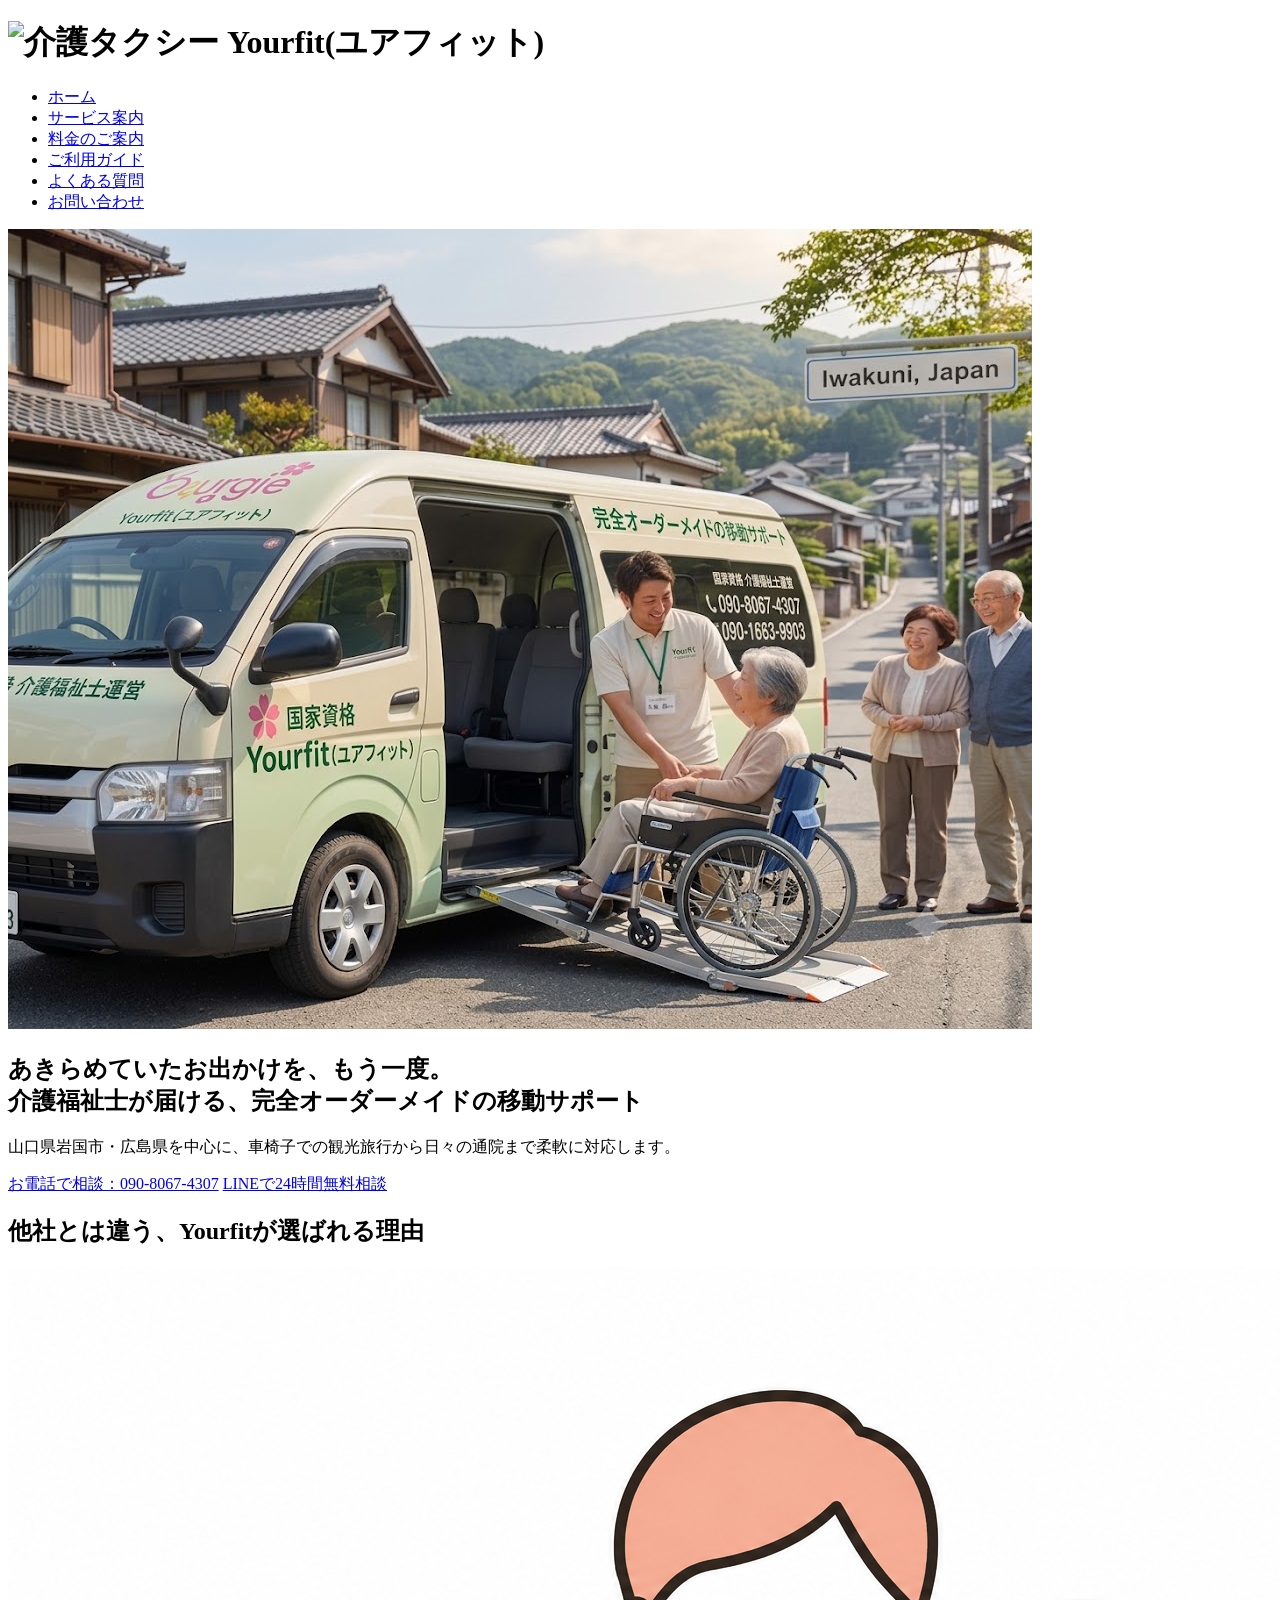
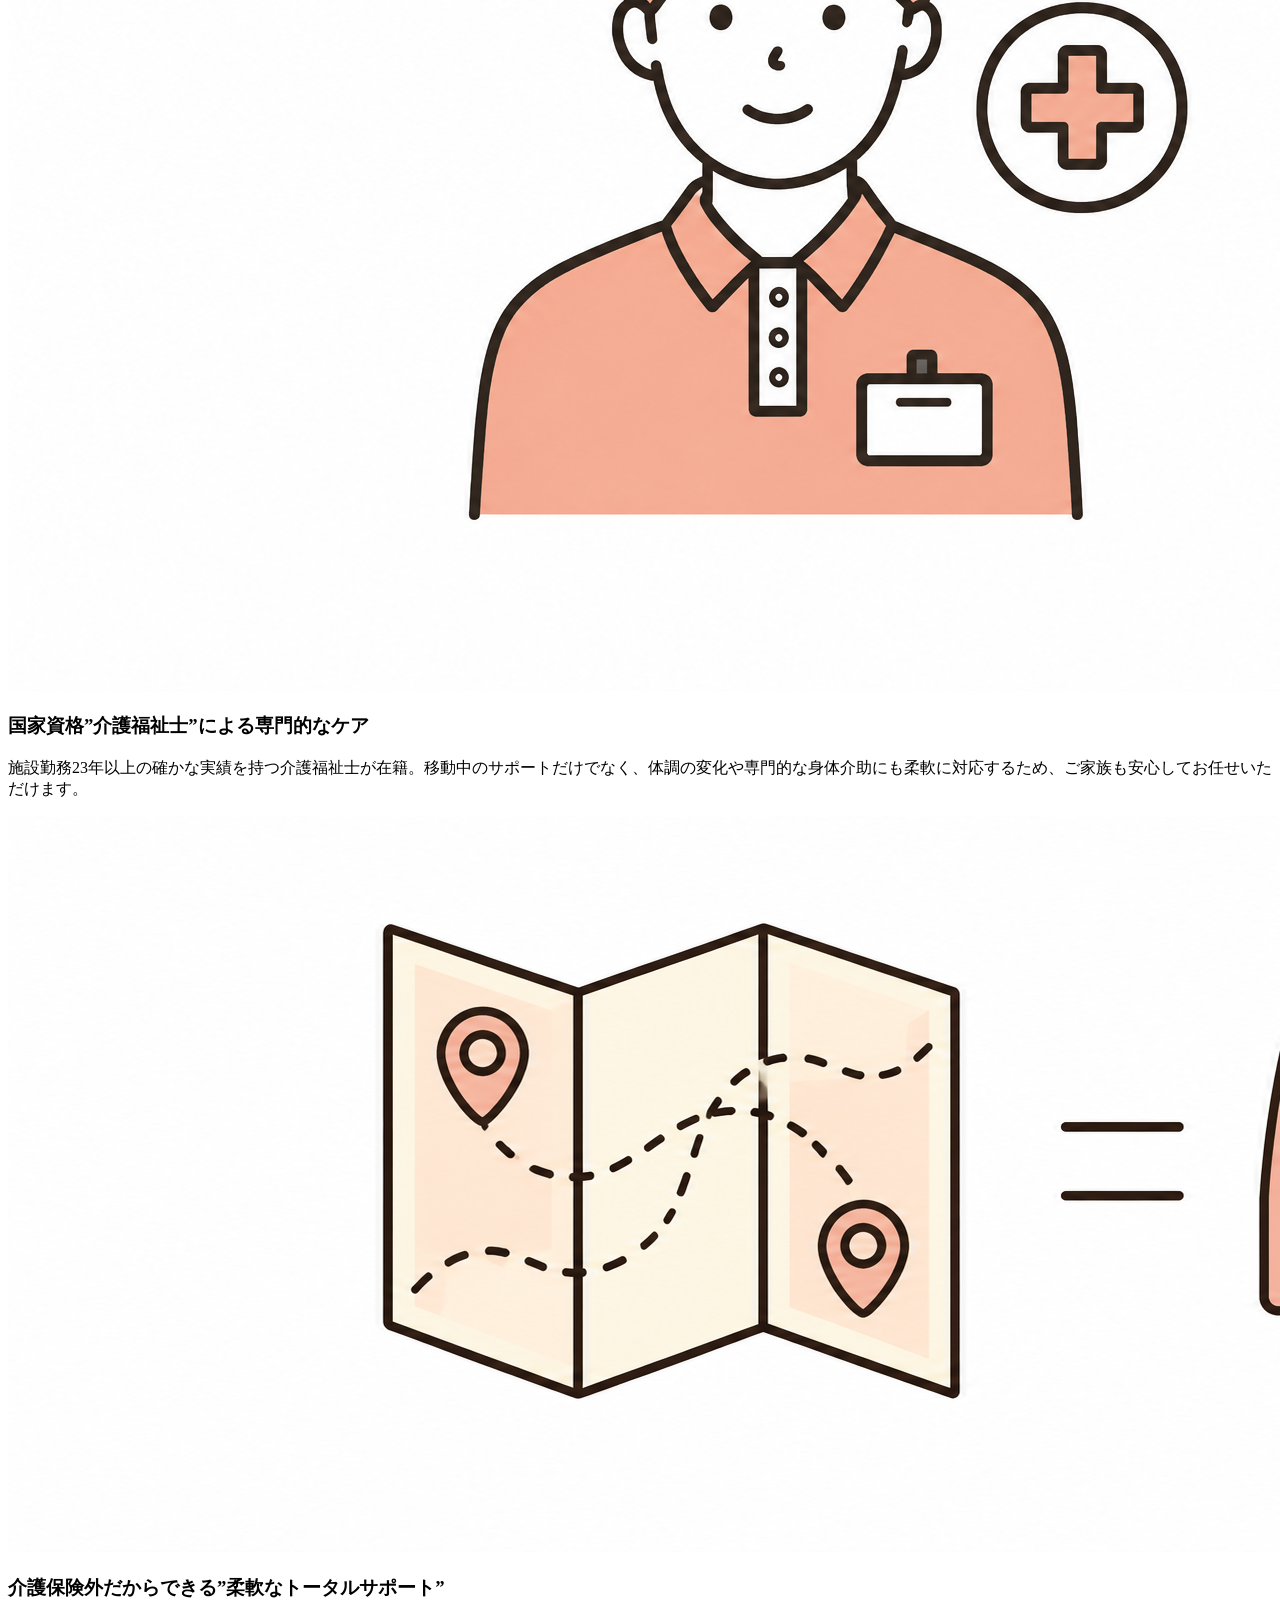
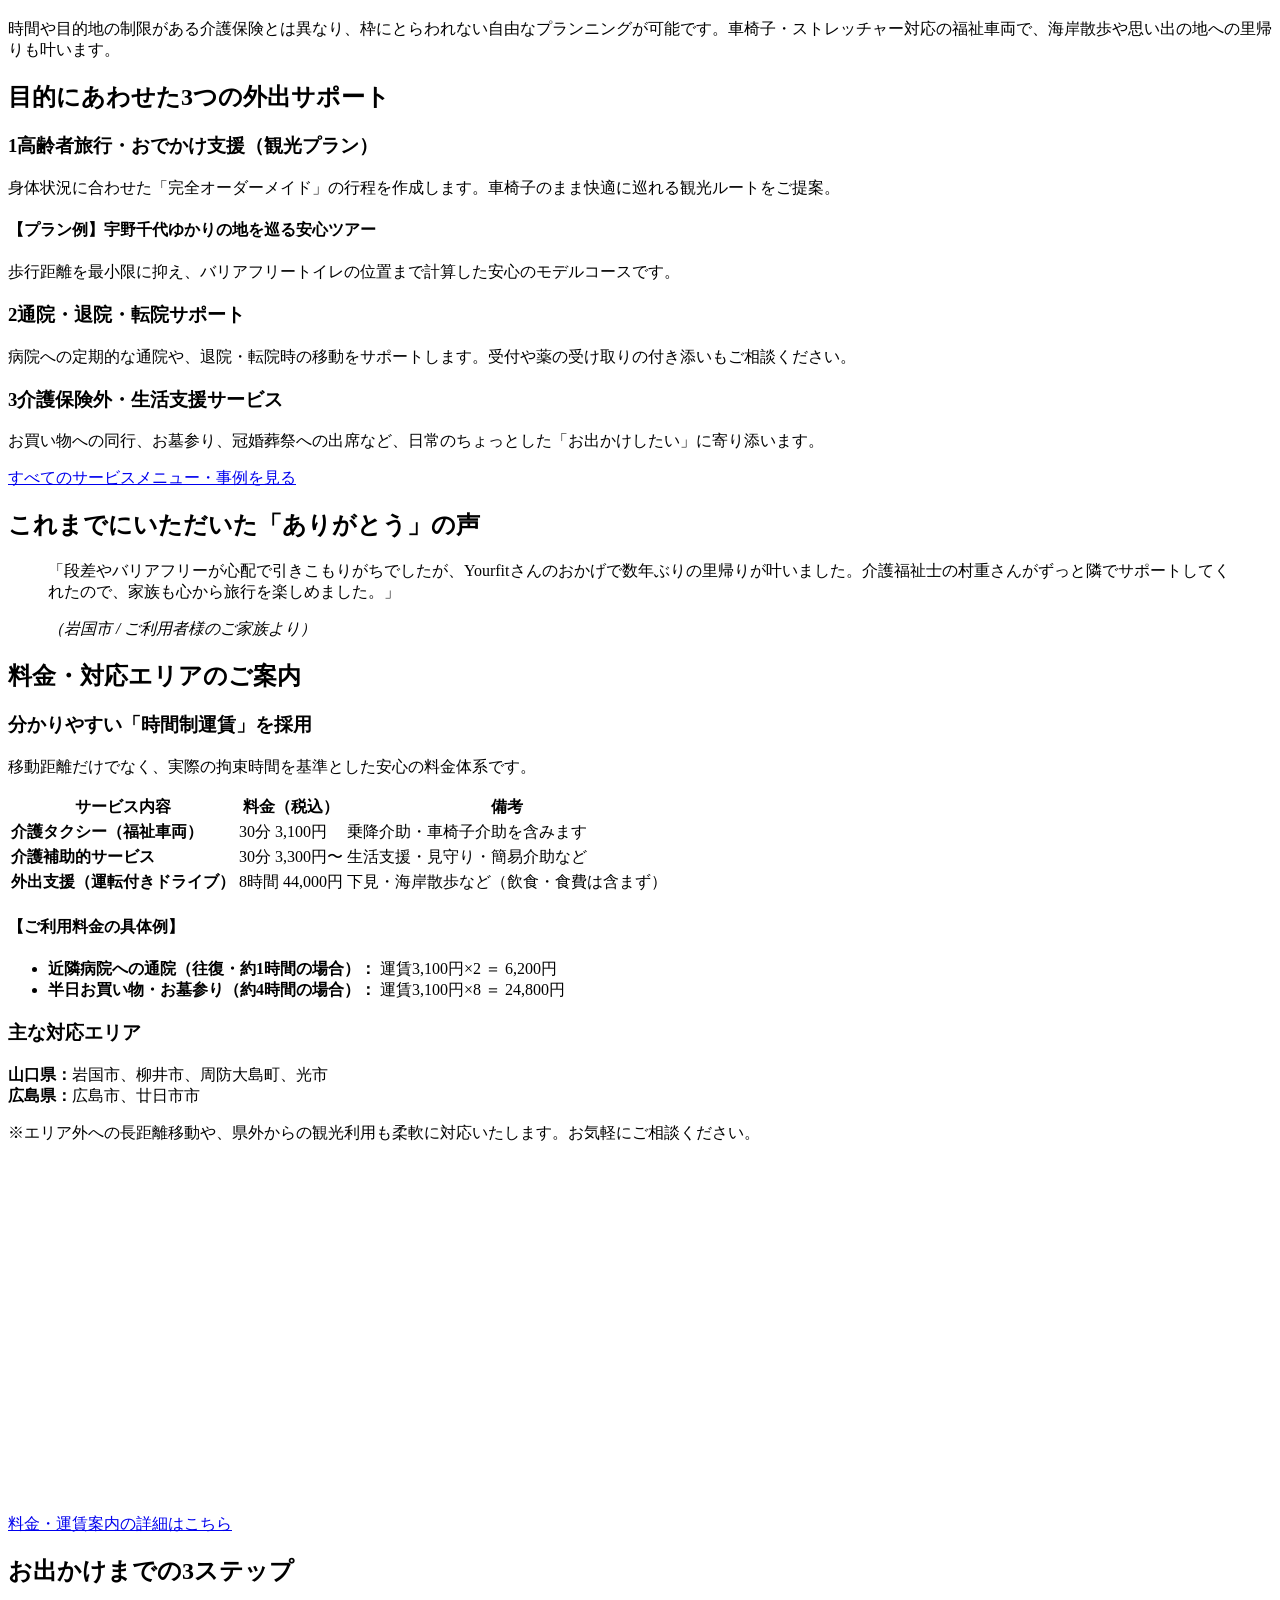
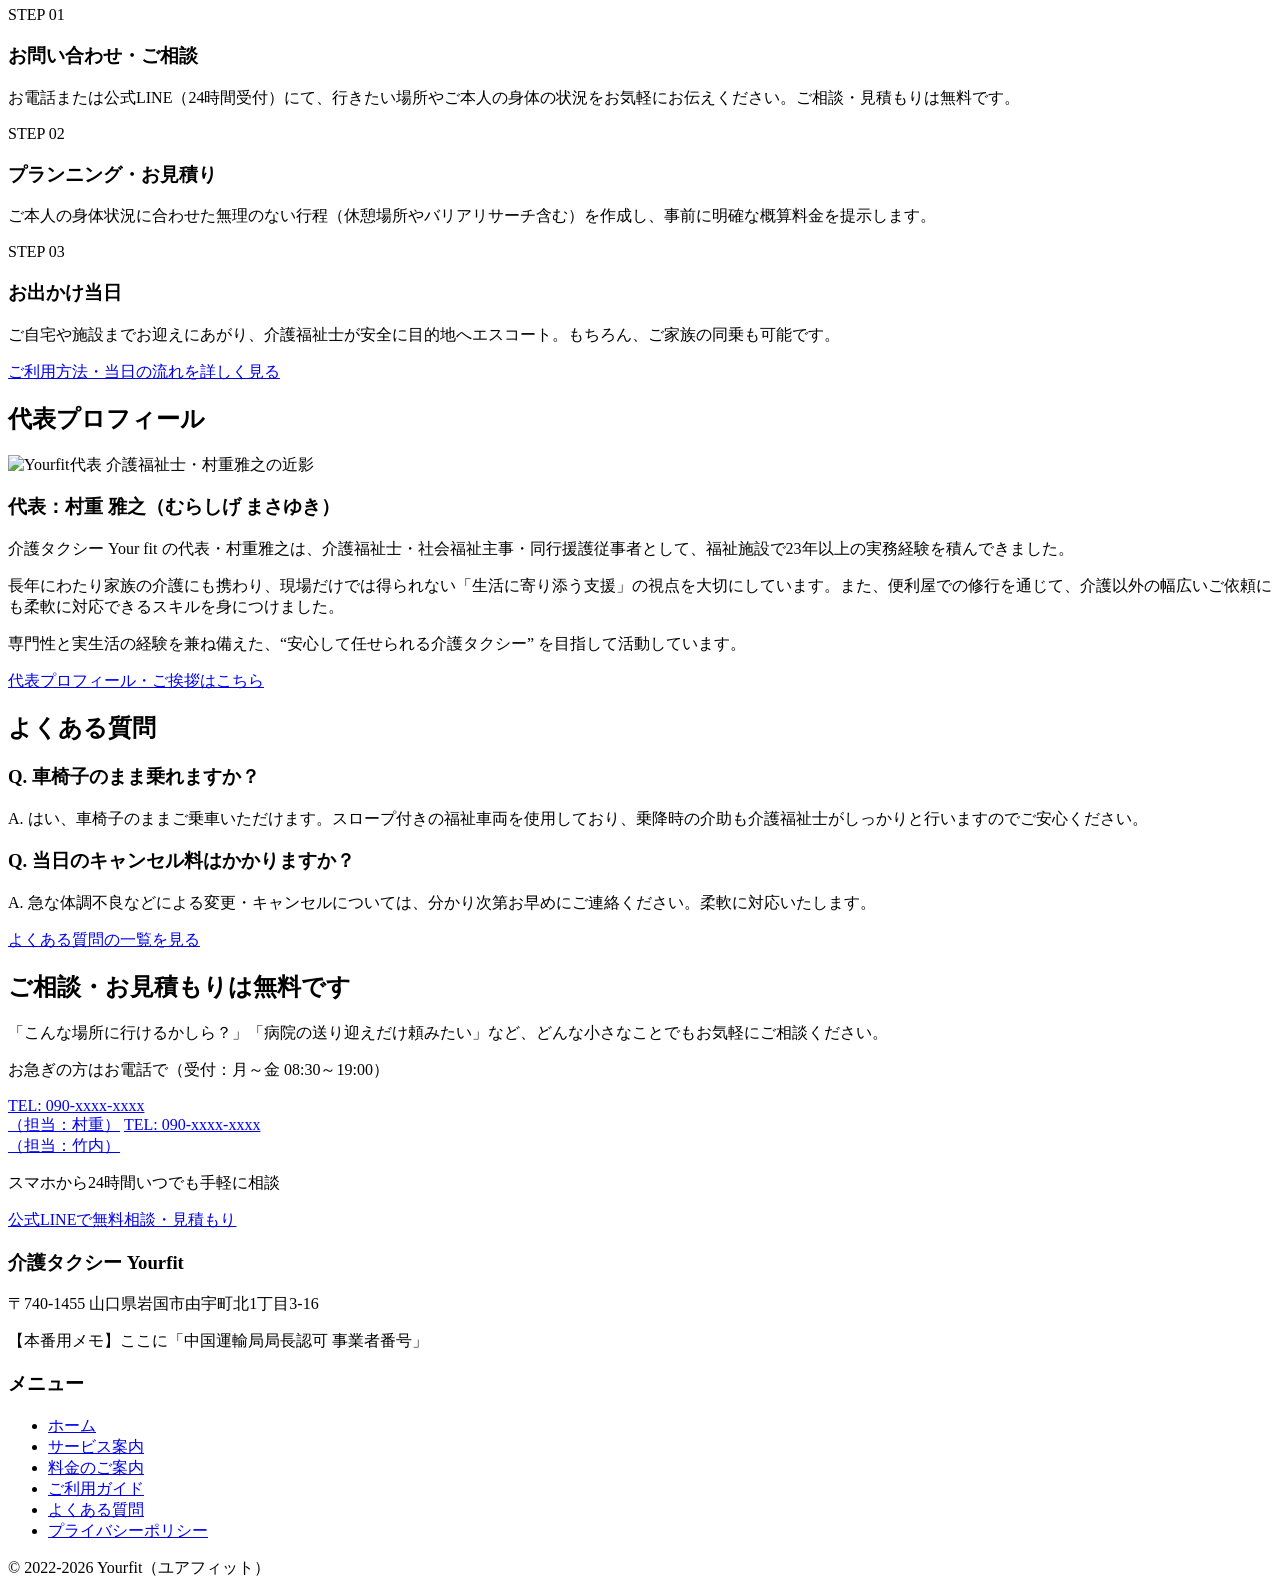
==== commit ca8c53e5: "just testing" ====
--- a/index.html
+++ b/index.html
@@ -5,13 +5,13 @@
     <meta name="viewport" content="width=device-width, initial-scale=1.0">
     <title>【仮】岩国・広島の介護タクシー Yourfit（ユアフィット）｜介護福祉士による安心旅行・外出支援</title>
     <link rel="icon" href="favicon.ico" type="image/x-icon">
-    <link rel="stylesheet" href="/public/assets/css/reset.css"> 
-    <link rel="stylesheet" href="/public/assets/css/style.css">
+    <link rel="stylesheet" href="/assets/css/reset.css"> 
+    <link rel="stylesheet" href="/assets/css/style.css">
     <meta name="description" content="【仮】山口県岩国市・広島市を中心に車椅子での観光・旅行、通院をサポートする介護タクシー「Yourfit」の公式サイト。福祉施設23年以上の経験を持つ介護福祉士が柔軟にサポートします。">
 </head>
 <body>
     <header>
-        <h1><img src="/public/assets/imgs/logo.png" alt="介護タクシー Yourfit(ユアフィット)"></h1>
+        <h1><img src="/assets/imgs/logo.png" alt="介護タクシー Yourfit(ユアフィット)"></h1>
         <nav>
             <ul>
                 <li><a href="./index.html">ホーム</a></li>
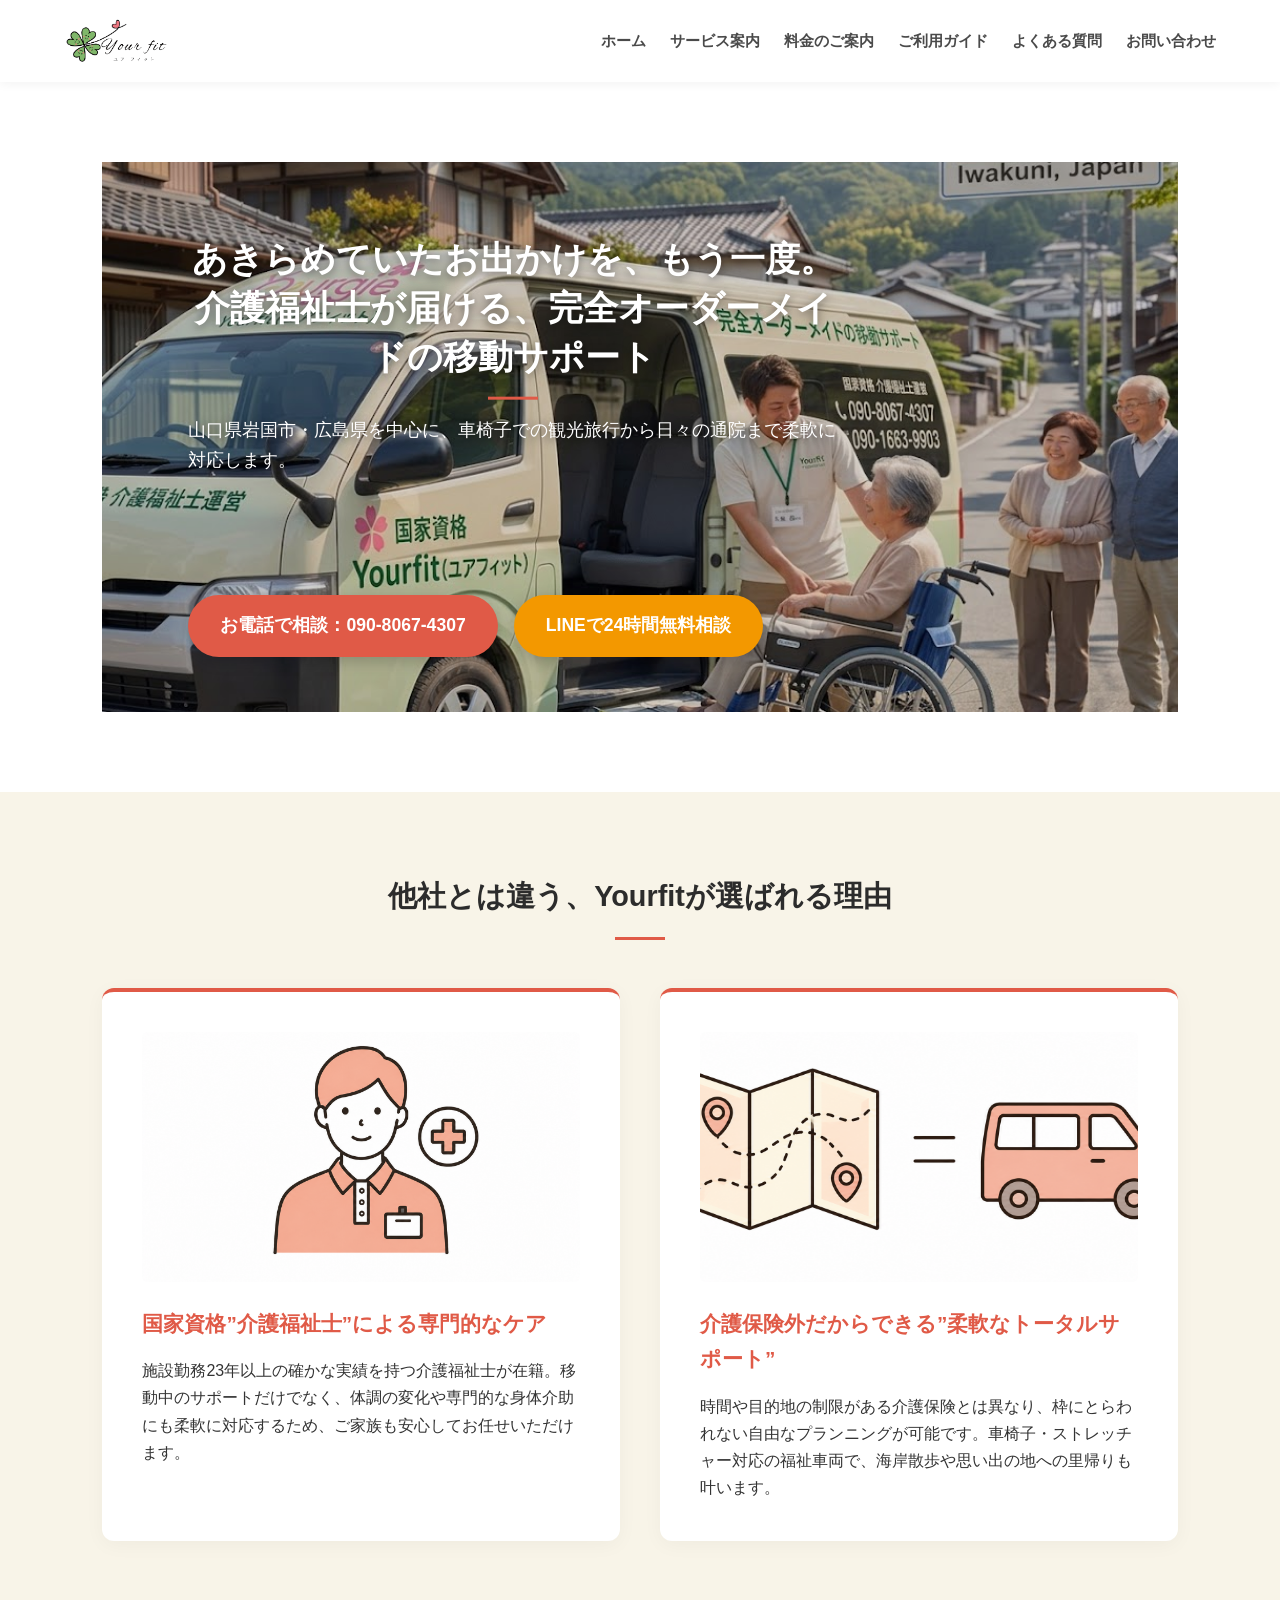
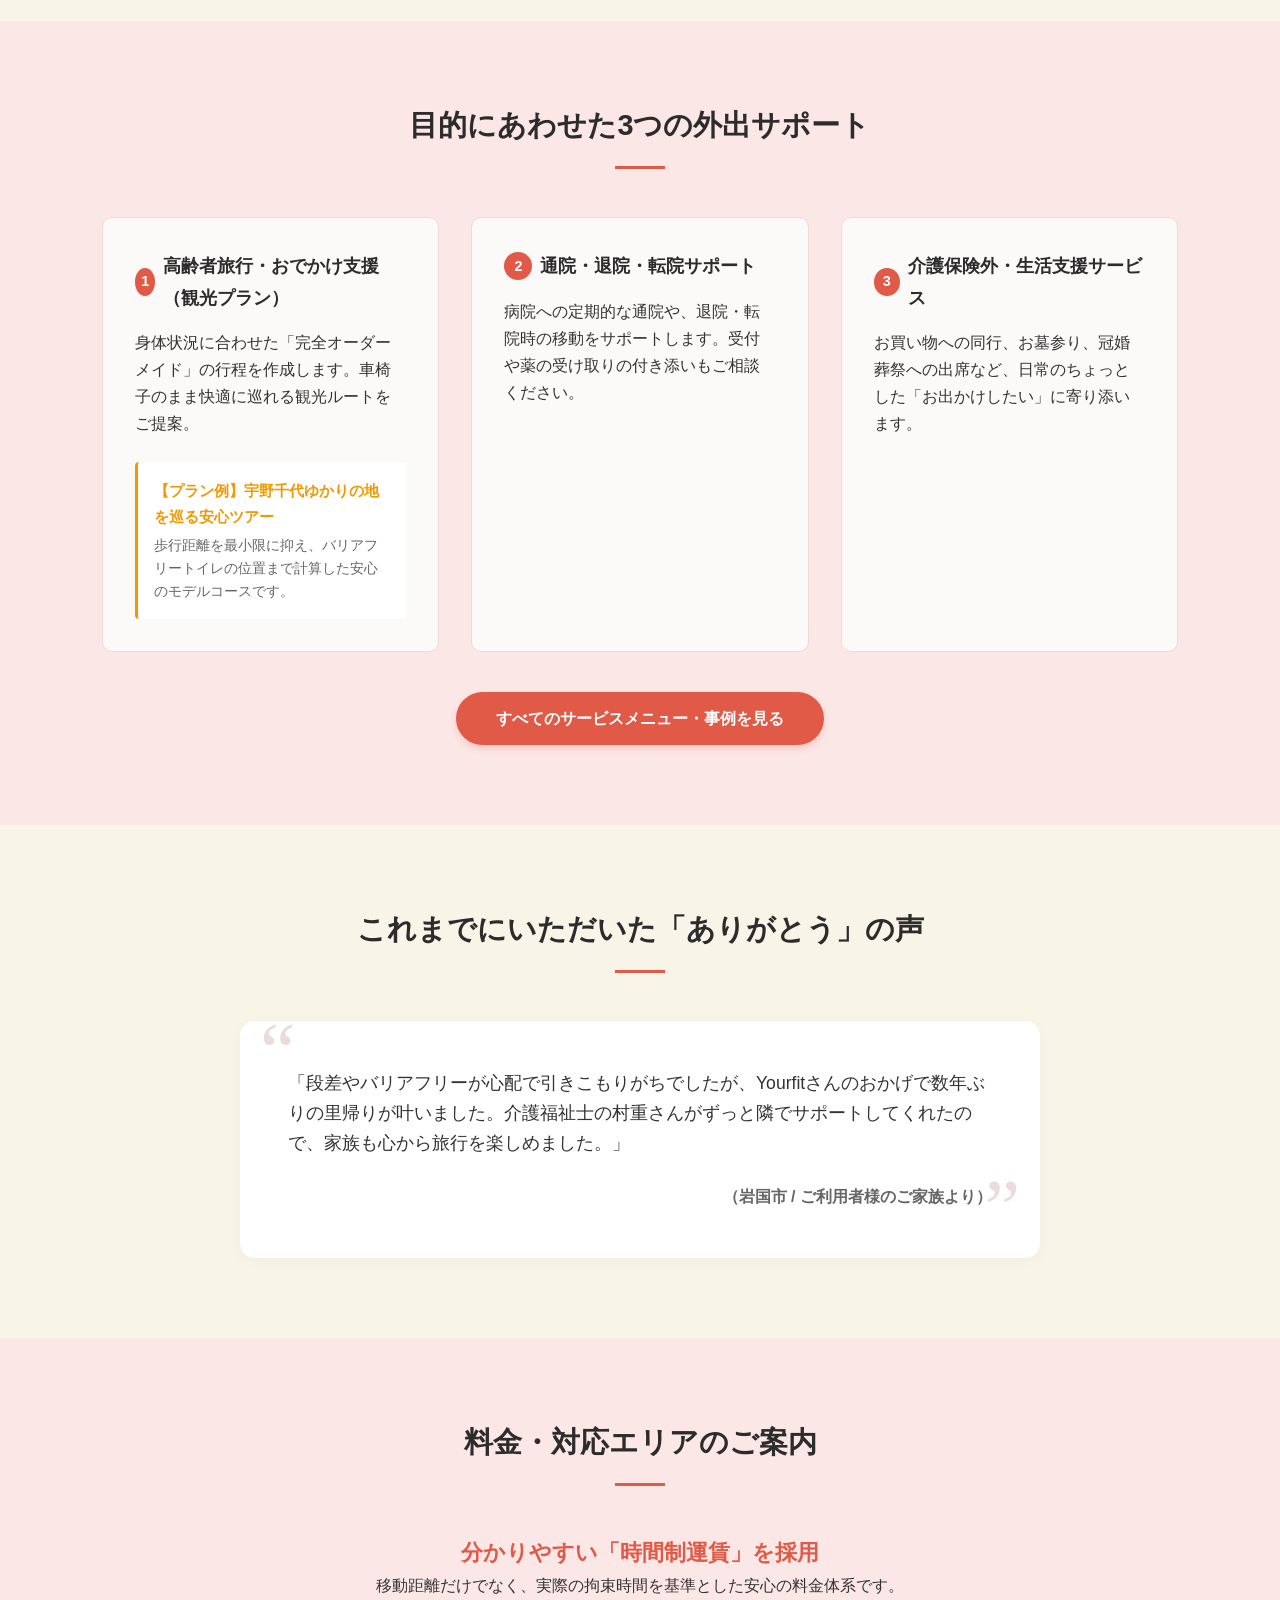
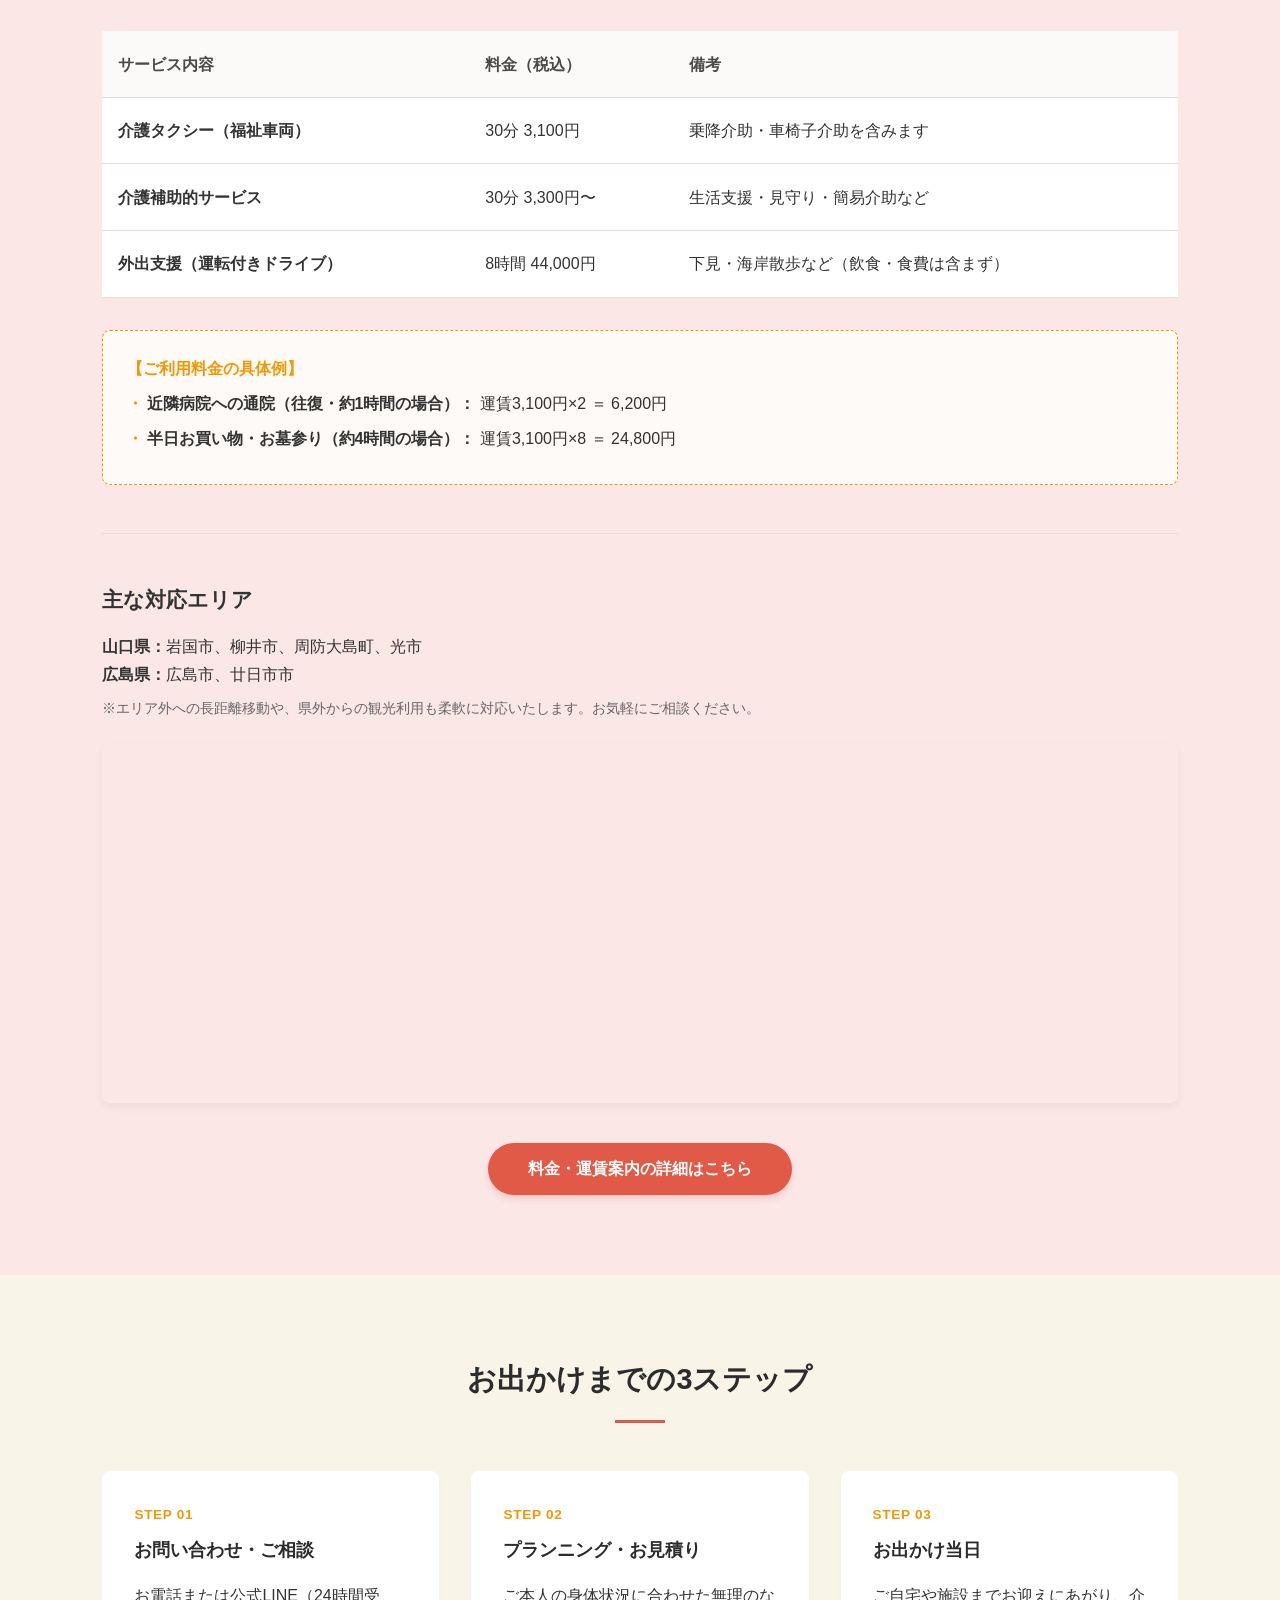
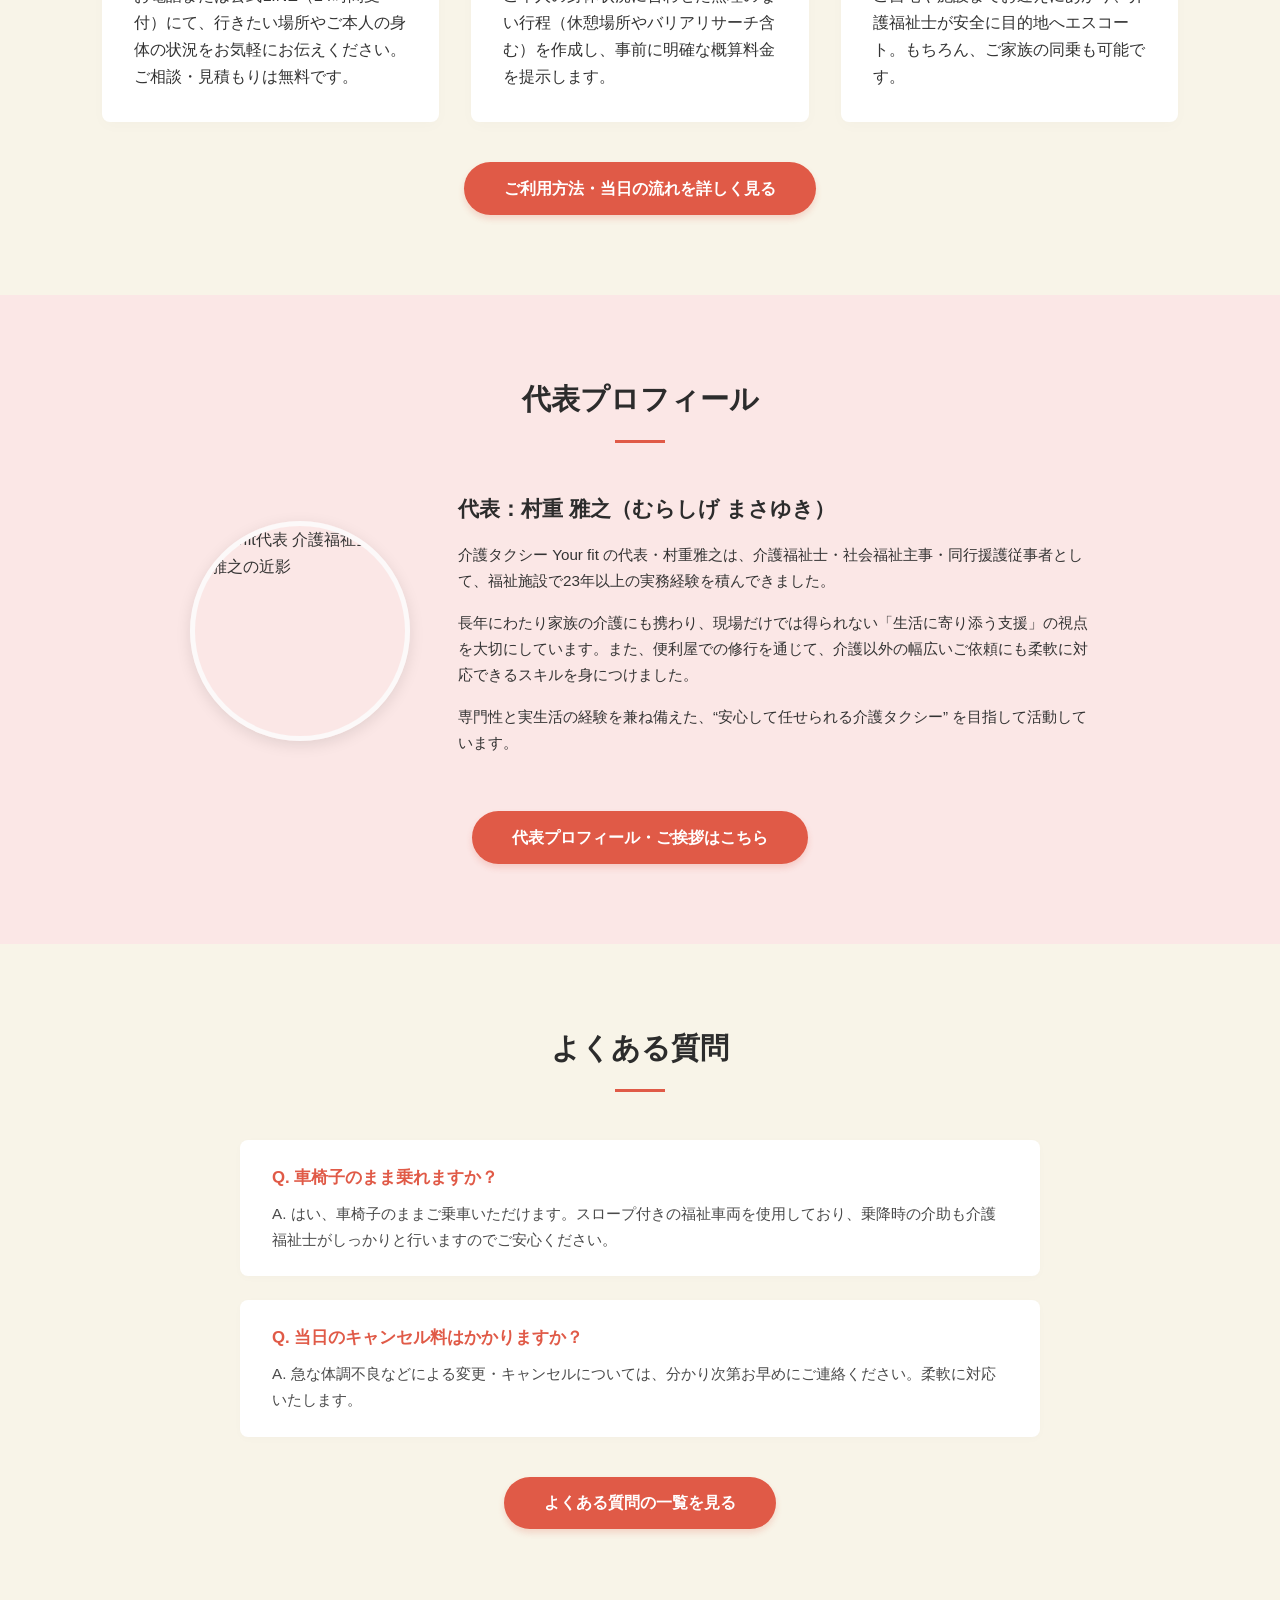
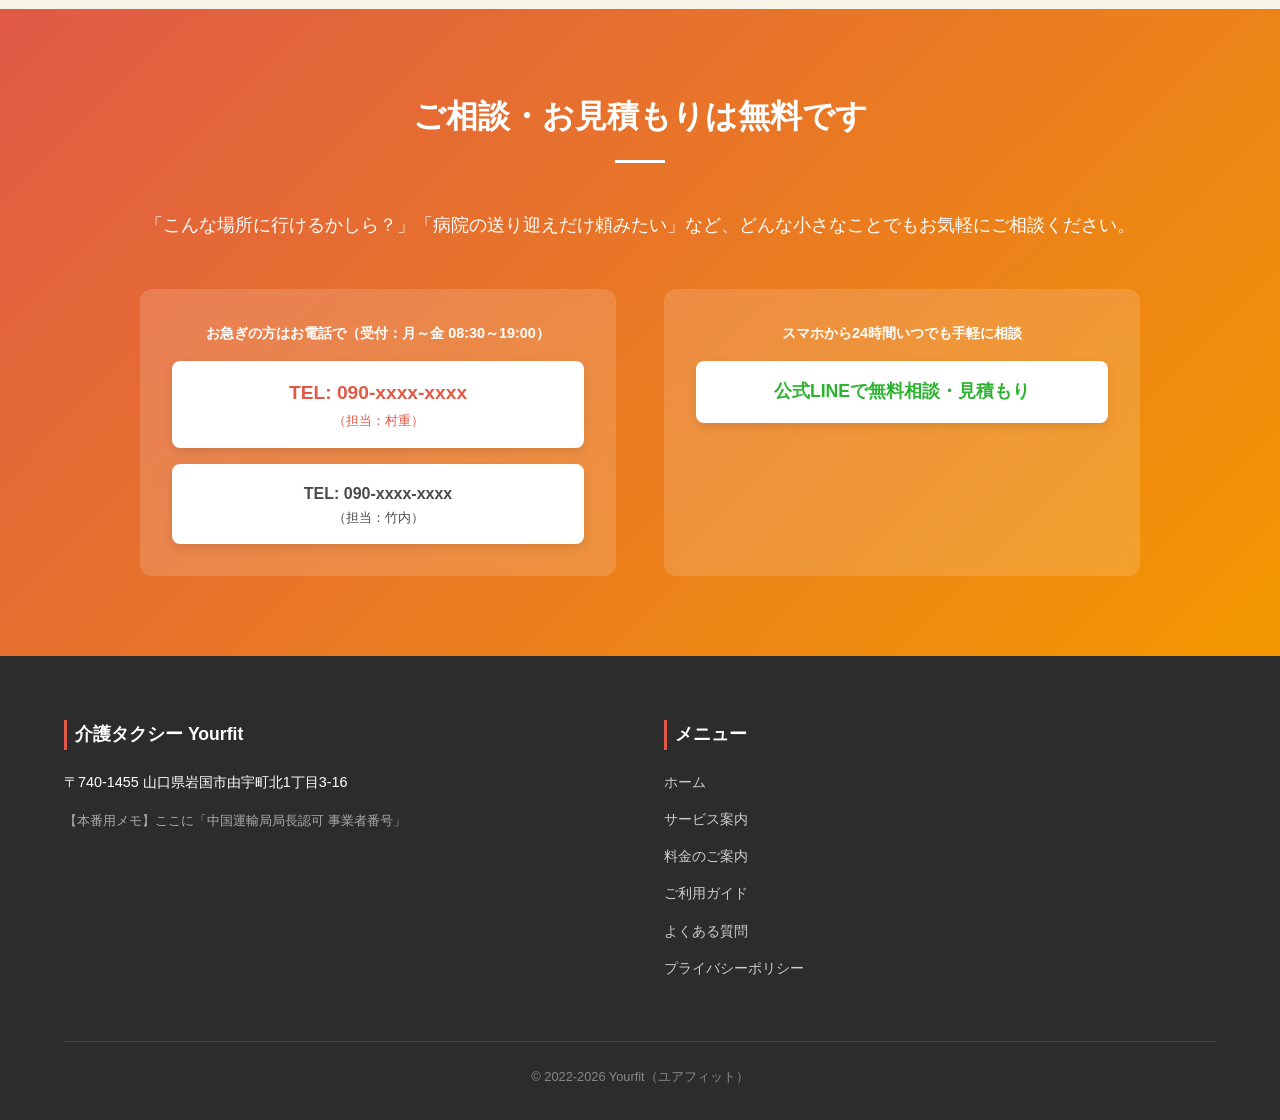
==== commit 8bc90462: "chage assets's location" ====
--- a/index.html
+++ b/index.html
@@ -30,7 +30,7 @@
         =========================================== -->
         <section class="hero-section">
             <div class="hero-visual">
-                <img src="/public/assets/imgs/main-visual.jpg" alt="介護福祉士が笑顔でエスコートするYourfitの介護タクシー（イメージ）">
+                <img src="/assets/imgs/main-visual.jpg" alt="介護福祉士が笑顔でエスコートするYourfitの介護タクシー（イメージ）">
                 <div class="hero-catch">
                     <h2>あきらめていたお出かけを、もう一度。<br>介護福祉士が届ける、完全オーダーメイドの移動サポート</h2>
                     <p>山口県岩国市・広島県を中心に、車椅子での観光旅行から日々の通院まで柔軟に対応します。</p>
@@ -50,12 +50,12 @@
             <h2>他社とは違う、Yourfitが選ばれる理由</h2>
             <div class="feature-grid">
                 <div class="feature-card">
-                    <img src="/public/assets/imgs/feature1.png" alt="介護福祉士のバッジ、または介助風景のイメージ">
+                    <img src="/assets/imgs/feature1.png" alt="介護福祉士のバッジ、または介助風景のイメージ">
                     <h3>国家資格”介護福祉士”による専門的なケア</h3>
                     <p>施設勤務23年以上の確かな実績を持つ介護福祉士が在籍。移動中のサポートだけでなく、体調の変化や専門的な身体介助にも柔軟に対応するため、ご家族も安心してお任せいただけます。</p>
                 </div>
                 <div class="feature-card">
-                    <img src="/public/assets/imgs/feature2.png" alt="福祉車両と観光地のイメージ">
+                    <img src="/assets/imgs/feature2.png" alt="福祉車両と観光地のイメージ">
                     <h3>介護保険外だからできる”柔軟なトータルサポート”</h3>
                     <p>時間や目的地の制限がある介護保険とは異なり、枠にとらわれない自由なプランニングが可能です。車椅子・ストレッチャー対応の福祉車両で、海岸散歩や思い出の地への里帰りも叶います。</p>
                 </div>
--- a/assets/css/style.css
+++ b/assets/css/style.css
@@ -0,0 +1,749 @@
+@charset "UTF-8";
+
+/* ==========================================
+  Reset & Base Styles
+=========================================== */
+*, *::before, *::after {
+    box-sizing: border-box;
+    margin: 0;
+    padding: 0;
+}
+
+body {
+    font-family: "Helvetica Neue", Arial, "Hiragino Kaku Gothic ProN", "Hiragino Sans", Meiryo, sans-serif;
+    line-height: 1.7;
+    color: #333333;
+    background-color: #fcf9f9; /* 全体的に温かみのある薄い背景 */
+}
+
+img {
+    max-width: 100%;
+    height: auto;
+    vertical-align: middle;
+}
+
+a {
+    color: #e05a47;
+    text-decoration: none;
+    transition: all 0.3s ease;
+}
+
+a:hover {
+    opacity: 0.8;
+}
+
+/* 共通ボタンリンク（詳細はこちら等） */
+.button-link {
+    text-align: center;
+    margin-top: 2.5rem;
+}
+
+.button-link a {
+    display: inline-block;
+    background-color: #e05a47; /* ロゴに合わせたピンク・レッド系 */
+    color: #ffffff;
+    padding: 0.8rem 2.5rem;
+    border-radius: 50px;
+    font-weight: bold;
+    box-shadow: 0 4px 6px rgba(224, 90, 71, 0.2);
+}
+
+/* ==========================================
+  HEADER
+=========================================== */
+header {
+    display: flex;
+    justify-content: space-between;
+    align-items: center;
+    padding: 1rem 5%;
+    background-color: #ffffff;
+    box-shadow: 0 2px 10px rgba(0, 0, 0, 0.05);
+    position: sticky;
+    top: 0;
+    z-index: 100;
+}
+
+header h1 img {
+    height: 50px; /* ロゴのサイズ調整 */
+}
+
+header nav ul {
+    display: flex;
+    list-style: none;
+    gap: 1.5rem;
+}
+
+header nav ul a {
+    color: #4a4a4a;
+    font-weight: bold;
+    font-size: 0.95rem;
+}
+
+header nav ul a:hover {
+    color: #e05a47;
+}
+
+/* ==========================================
+  1. HERO SECTION
+=========================================== */
+.hero-section {
+    position: relative;
+    background-color: #ffffff;
+    overflow: hidden;
+}
+
+.hero-visual {
+    position: relative;
+    width: 100%;
+    min-height: 500px;
+}
+
+.hero-visual img {
+    width: 100%;
+    height: 550px;
+    object-fit: cover;
+    filter: brightness(0.85); /* 文字を見やすくするため画像を少し暗く */
+}
+
+.hero-catch {
+    position: absolute;
+    top: 35%;
+    left: 8%;
+    transform: translateY(-50%);
+    color: #ffffff;
+    max-width: 650px;
+    text-shadow: 0 2px 10px rgba(0, 0, 0, 0.5);
+}
+.hero-catch > h2, 
+.hero-catch > p{
+    color: #ffffff;
+    text-shadow: 0 2px 10px rgba(0, 0, 0, 0.5);   
+}
+
+.hero-catch h2 {
+    font-size: 2.2rem;
+    line-height: 1.4;
+    margin-bottom: 1rem;
+}
+
+.hero-catch p {
+    font-size: 1.1rem;
+}
+
+/* ファーストビューCTAボタン */
+.hero-cta {
+    position: absolute;
+    bottom: 10%;
+    left: 8%;
+    display: flex;
+    gap: 1rem;
+    flex-wrap: wrap;
+}
+
+.hero-cta a {
+    display: inline-block;
+    padding: 1rem 2rem;
+    border-radius: 50px;
+    font-weight: bold;
+    font-size: 1.1rem;
+    text-align: center;
+    box-shadow: 0 4px 15px rgba(0, 0, 0, 0.2);
+}
+
+.btn-tel {
+    background-color: #e05a47;
+    color: #ffffff !important;
+}
+
+.btn-line {
+    background-color: #f39800; /* 親しみやすいオレンジ */
+    color: #ffffff !important;
+}
+
+/* ==========================================
+  2. FEATURE (選ばれる理由)
+=========================================== */
+section {
+    padding: 5rem 8%;
+}
+
+section h2 {
+    text-align: center;
+    font-size: 1.8rem;
+    color: #2c2c2c;
+    margin-bottom: 3rem;
+    position: relative;
+}
+
+/* タイトルの下の装飾線 */
+section h2::after {
+    content: '';
+    display: block;
+    width: 50px;
+    height: 3px;
+    background-color: #e05a47;
+    margin: 1rem auto 0;
+}
+
+.top-feature {
+    background-color: #f8f4e8;
+}
+
+.feature-grid {
+    display: grid;
+    grid-template-columns: repeat(auto-fit, minmax(450px, 1fr));
+    gap: 2.5rem;
+}
+
+.feature-card {
+    background-color: #ffffff;
+    padding: 2.5rem;
+    border-radius: 12px;
+    box-shadow: 0 4px 20px rgba(0, 0, 0, 0.04);
+    border-top: 4px solid #e05a47;
+}
+
+.feature-card img {
+    width: 100%;
+    height: 250px;
+    object-fit: cover;
+    border-radius: 6px;
+    margin-bottom: 1.5rem;
+}
+
+.feature-card h3 {
+    font-size: 1.3rem;
+    color: #e05a47;
+    margin-bottom: 1rem;
+}
+
+/* ==========================================
+  3. SERVICE (サービスメニュー)
+=========================================== */
+.top-services {
+    background-color: #fbe7e6;
+}
+
+.service-menu-grid {
+    display: grid;
+    grid-template-columns: repeat(auto-fit, minmax(300px, 1fr));
+    gap: 2rem;
+}
+
+.service-card {
+    background-color: #fcf9f9;
+    padding: 2rem;
+    border-radius: 10px;
+    position: relative;
+    border: 1px solid #ebdcdc;
+}
+
+.service-card h3 {
+    font-size: 1.15rem;
+    margin-bottom: 1rem;
+    display: flex;
+    align-items: center;
+    color: #2c2c2c;
+}
+
+.service-number {
+    display: inline-flex;
+    justify-content: center;
+    align-items: center;
+    width: 28px;
+    height: 28px;
+    background-color: #e05a47;
+    color: #ffffff;
+    border-radius: 50%;
+    font-size: 0.9rem;
+    margin-right: 0.5rem;
+}
+
+/* プラン例（枠内装飾） */
+.plan-example {
+    margin-top: 1.5rem;
+    padding: 1rem;
+    background-color: #ffffff;
+    border-left: 3px solid #f39800;
+    border-radius: 4px;
+}
+
+.plan-example h4 {
+    color: #f39800;
+    font-size: 0.95rem;
+    margin-bottom: 0.3rem;
+}
+
+.plan-example p {
+    font-size: 0.85rem;
+    color: #666666;
+}
+
+/* ==========================================
+  4. TESTIMONIAL (利用者の声)
+=========================================== */
+.top-testimonial {
+    background-color: #f8f4e8; /* 優しいペールピンクの背景 */
+}
+
+.testimonial-container {
+    max-width: 800px;
+    margin: 0 auto;
+}
+
+.testimonial-item {
+    background-color: #ffffff;
+    padding: 3rem;
+    border-radius: 15px;
+    position: relative;
+    box-shadow: 0 4px 15px rgba(0, 0, 0, 0.03);
+}
+
+/* クォーテーションマークの装飾 */
+.testimonial-item::before {
+    content: "“";
+    font-size: 5rem;
+    color: #ebdcdc;
+    position: absolute;
+    top: -10px;
+    left: 20px;
+    font-family: serif;
+    line-height: 1;
+}
+/* 閉じクォーテーション（右下） */
+.testimonial-item::after {
+    content: "”";
+    font-size: 5rem;
+    color: #ebdcdc;
+    position: absolute;
+    bottom: 10px; 
+    right: 20px;
+    font-family: serif;
+    line-height: 1;
+    z-index: 1;
+}
+
+.testimonial-text {
+    font-size: 1.1rem;
+    font-weight: 500;
+    margin-bottom: 1.5rem;
+    position: relative;
+    z-index: 1;
+}
+
+.testimonial-author {
+    display: block;
+    text-align: right;
+    font-style: normal;
+    color: #666666;
+    font-weight: bold;
+}
+
+/* ==========================================
+  5. PRICE & AREA (料金・エリア)
+=========================================== */
+.top-price-area {
+    background-color: #fbe7e6;
+}
+
+.price-intro {
+    text-align: center;
+    margin-bottom: 2rem;
+}
+
+.price-intro h3 {
+    font-size: 1.4rem;
+    color: #e05a47;
+}
+
+/* テーブルスタイリング */
+.table-wrap {
+    overflow-x: auto;
+    margin-bottom: 2rem;
+}
+
+table {
+    width: 100%;
+    border-collapse: collapse;
+    background-color: #ffffff;
+    min-width: 600px;
+}
+
+th, td {
+    padding: 1.2rem 1rem;
+    text-align: left;
+    border-bottom: 1px solid #ebdcdc;
+}
+
+th {
+    background-color: #fcf9f9;
+    color: #4a4a4a;
+    font-weight: bold;
+}
+
+/* 料金具体例ボックス */
+.price-example-box {
+    background-color: #fdfaf7;
+    border: 1px dashed #f39800;
+    padding: 1.5rem;
+    border-radius: 8px;
+    margin-bottom: 3rem;
+}
+
+.price-example-box h4 {
+    color: #f39800;
+    margin-bottom: 0.5rem;
+}
+
+.price-example-box ul {
+    list-style-type: none;
+}
+
+.price-example-box li {
+    margin-bottom: 0.5rem;
+    position: relative;
+    padding-left: 1.2rem;
+}
+
+.price-example-box li::before {
+    content: "・";
+    position: absolute;
+    left: 0;
+    color: #f39800;
+    font-weight: bold;
+}
+
+/* エリア・マップ */
+.area-box {
+    margin-top: 3rem;
+    padding-top: 3rem;
+    border-top: 1px solid #ebdcdc;
+}
+
+.area-box h3 {
+    font-size: 1.3rem;
+    margin-bottom: 1rem;
+}
+
+.area-note {
+    font-size: 0.9rem;
+    color: #666666;
+    margin-top: 0.5rem;
+    margin-bottom: 1.5rem;
+}
+
+.map-container {
+    border-radius: 8px;
+    overflow: hidden;
+    box-shadow: 0 4px 10px rgba(0,0,0,0.05);
+}
+
+/* ==========================================
+  6. GUIDE (ご利用ガイド)
+=========================================== */
+.top-guide {
+    background-color: #f8f4e8;
+}
+
+.guide-steps {
+    display: grid;
+    grid-template-columns: repeat(auto-fit, minmax(280px, 1fr));
+    gap: 2rem;
+}
+
+.step-card {
+    background-color: #ffffff;
+    padding: 2rem;
+    border-radius: 8px;
+    position: relative;
+    box-shadow: 0 4px 15px rgba(0,0,0,0.02);
+}
+
+.step-num {
+    display: block;
+    font-size: 0.85rem;
+    font-weight: bold;
+    color: #f39800;
+    margin-bottom: 0.5rem;
+    letter-spacing: 0.05em;
+}
+
+.step-card h3 {
+    font-size: 1.15rem;
+    margin-bottom: 1rem;
+    color: #2c2c2c;
+}
+
+/* ==========================================
+  7. PROFILE (代表プロフィール)
+=========================================== */
+.top-profile {
+    background-color: #fbe7e6;
+}
+
+.profile-container {
+    display: flex;
+    gap: 3rem;
+    align-items: center;
+    max-width: 900px;
+    margin: 0 auto;
+}
+
+.profile-container img {
+    width: 220px;
+    height: 220px;
+    object-fit: cover;
+    border-radius: 50%; /* 丸型アイコン */
+    border: 5px solid #fcf9f9;
+    box-shadow: 0 4px 15px rgba(0,0,0,0.1);
+    flex-shrink: 0;
+}
+
+.profile-text h3 {
+    font-size: 1.3rem;
+    margin-bottom: 1rem;
+    color: #2c2c2c;
+}
+
+.profile-text p {
+    margin-bottom: 1rem;
+    font-size: 0.95rem;
+}
+
+/* ==========================================
+  8. FAQ
+=========================================== */
+.top-faq {
+    background-color: #f8f4e8;
+}
+
+.faq-list {
+    max-width: 800px;
+    margin: 0 auto;
+    display: flex;
+    flex-direction: column;
+    gap: 1.5rem;
+}
+
+.faq-item {
+    background-color: #ffffff;
+    padding: 1.5rem 2rem;
+    border-radius: 8px;
+    box-shadow: 0 2px 8px rgba(0,0,0,0.02);
+}
+
+.faq-item h3 {
+    font-size: 1.05rem;
+    color: #e05a47;
+    margin-bottom: 0.5rem;
+}
+
+.faq-item p {
+    font-size: 0.95rem;
+    color: #4a4a4a;
+}
+
+/* ==========================================
+  9. MAIN CTA (お問い合わせセクション)
+=========================================== */
+.main-cta {
+    background: linear-gradient(135deg, #e05a47 0%, #f39800 100%);
+    color: #ffffff;
+    text-align: center;
+    padding: 5rem 5%;
+}
+
+.main-cta h2 {
+    color: #ffffff;
+    font-size: 2rem;
+}
+
+.main-cta h2::after {
+    background-color: #ffffff;
+}
+
+.main-cta > p {
+    font-size: 1.1rem;
+    margin-bottom: 3rem;
+}
+
+.cta-buttons {
+    display: flex;
+    justify-content: center;
+    gap: 3rem;
+    max-width: 1000px;
+    margin: 0 auto;
+    flex-wrap: wrap;
+}
+
+.tel-block, .line-block {
+    background-color: rgba(255, 255, 255, 0.15);
+    padding: 2rem;
+    border-radius: 12px;
+    flex: 1;
+    min-width: 300px;
+    backdrop-filter: blur(5px);
+}
+
+.tel-block p, .line-block p {
+    font-size: 0.9rem;
+    margin-bottom: 1rem;
+    font-weight: bold;
+}
+
+/* CTAエリア内のでかいボタン */
+.btn-primary-tel, .btn-secondary-tel, .btn-primary-line {
+    display: block;
+    background-color: #ffffff;
+    padding: 1rem;
+    border-radius: 8px;
+    font-weight: bold;
+    font-size: 1.2rem;
+    box-shadow: 0 4px 10px rgba(0,0,0,0.1);
+    margin-bottom: 1rem;
+}
+
+.btn-primary-tel { color: #e05a47; }
+.btn-secondary-tel { color: #4a4a4a; font-size: 1rem; margin-bottom: 0; }
+.btn-primary-line { color: #2cb430; font-size: 1.1rem; margin-bottom: 0; } /* LINEカラー */
+
+.btn-sub {
+    font-size: 0.8rem;
+    font-weight: normal;
+    display: block;
+}
+
+/* ==========================================
+  FOOTER
+=========================================== */
+.site-footer {
+    background-color: #2c2c2c;
+    color: #ffffff;
+    padding: 4rem 5% 2rem;
+    font-size: 0.9rem;
+}
+
+.footer-inner {
+    display: flex;
+    justify-content: space-between;
+    gap: 3rem;
+    max-width: 1200px;
+    margin: 0 auto 3rem;
+    flex-wrap: wrap;
+}
+
+.footer-col {
+    flex: 1;
+    min-width: 250px;
+}
+
+.footer-col h3 {
+    font-size: 1.1rem;
+    margin-bottom: 1.2rem;
+    border-left: 3px solid #e05a47;
+    padding-left: 0.5rem;
+}
+
+.footer-info .address {
+    margin-bottom: 1rem;
+}
+
+.footer-info .license {
+    font-size: 0.8rem;
+    color: #aaaaaa;
+}
+
+.footer-links ul {
+    list-style: none;
+}
+
+.footer-links li {
+    margin-bottom: 0.8rem;
+}
+
+.footer-links a {
+    color: #cccccc;
+}
+
+.footer-links a:hover {
+    color: #ffffff;
+    text-decoration: underline;
+}
+
+.footer-bottom {
+    text-align: center;
+    border-top: 1px solid #444444;
+    padding-top: 1.5rem;
+    color: #888888;
+    font-size: 0.8rem;
+}
+
+/* ==========================================
+  RESPONSIVE (スマートフォン最適化)
+=========================================== */
+@media (max-width: 768px) {
+    header {
+        flex-direction: column;
+        gap: 1rem;
+        padding: 1rem;
+    }
+
+    header nav ul {
+        gap: 0.8rem;
+        flex-wrap: wrap;
+        justify-content: center;
+    }
+
+    header nav ul a {
+        font-size: 0.85rem;
+    }
+
+    section {
+        padding: 3.5rem 5%;
+    }
+
+    .hero-visual {
+        min-height: auto;
+    }
+
+    .hero-visual img {
+        height: 400px;
+    }
+
+    .hero-catch {
+        top: 40%;
+        left: 5%;
+        right: 5%;
+    }
+
+    .hero-catch h2 {
+        font-size: 1.4rem;
+    }
+
+    .hero-catch p {
+        font-size: 0.9rem;
+    }
+
+    .hero-cta {
+        bottom: 5%;
+        left: 5%;
+        right: 5%;
+        flex-direction: column;
+        gap: 0.5rem;
+    }
+
+    .hero-cta a {
+        font-size: 0.95rem;
+        padding: 0.8rem;
+    }
+
+    .feature-grid {
+        grid-template-columns: 1fr;
+    }
+
+    .profile-container {
+        flex-direction: column;
+        text-align: center;
+        gap: 1.5rem;
+    }
+}
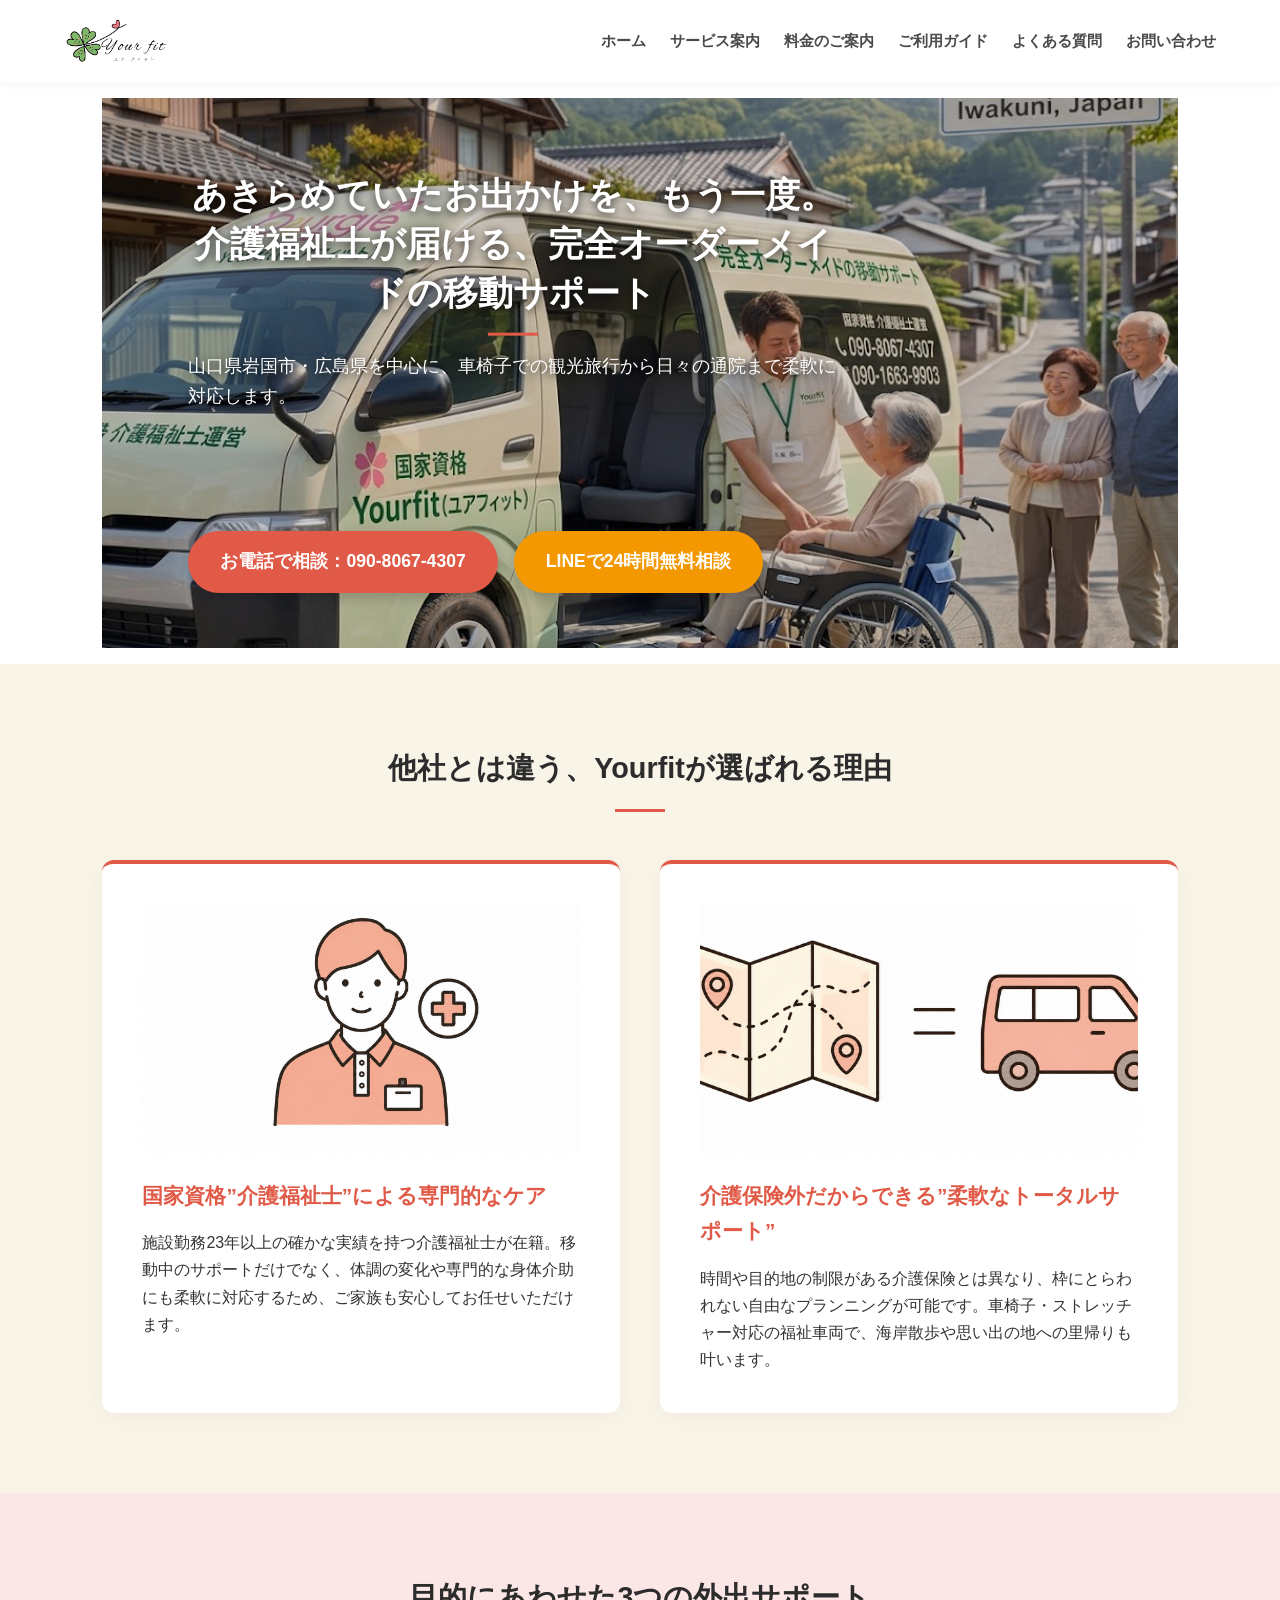
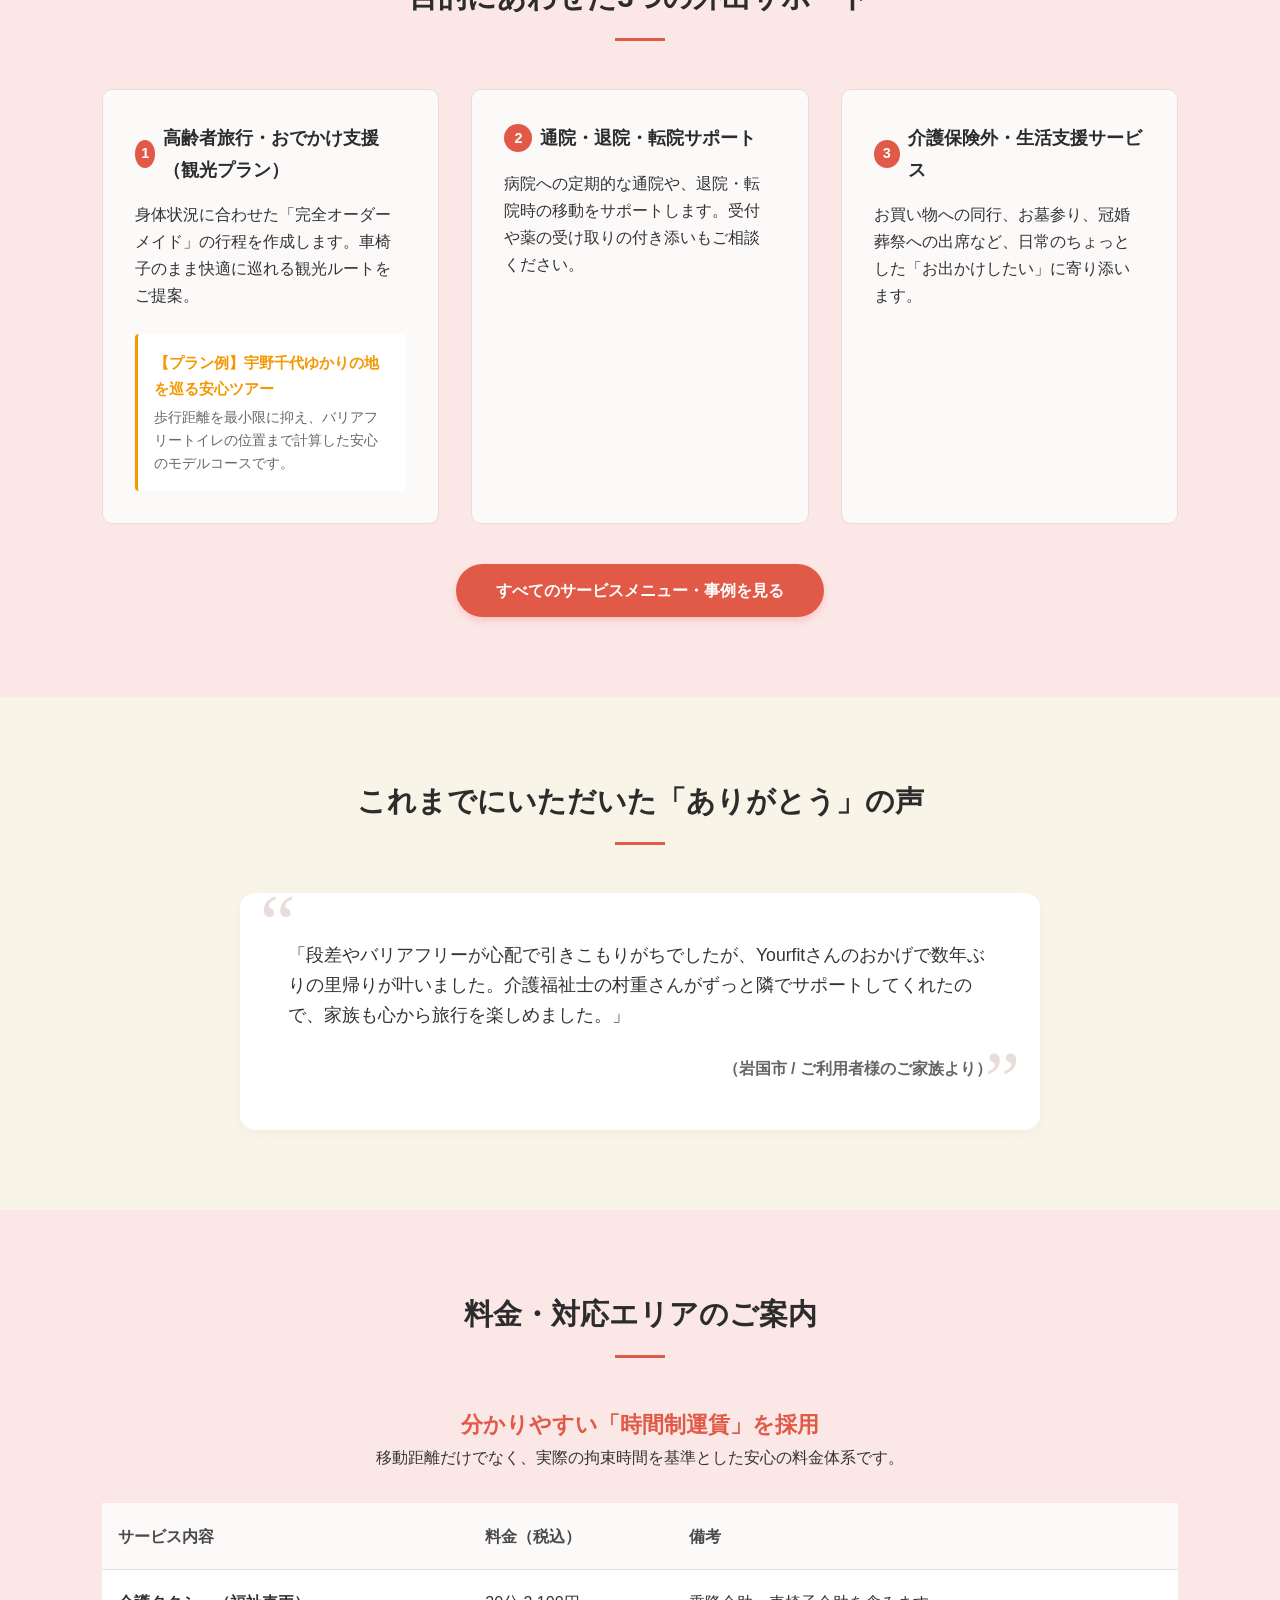
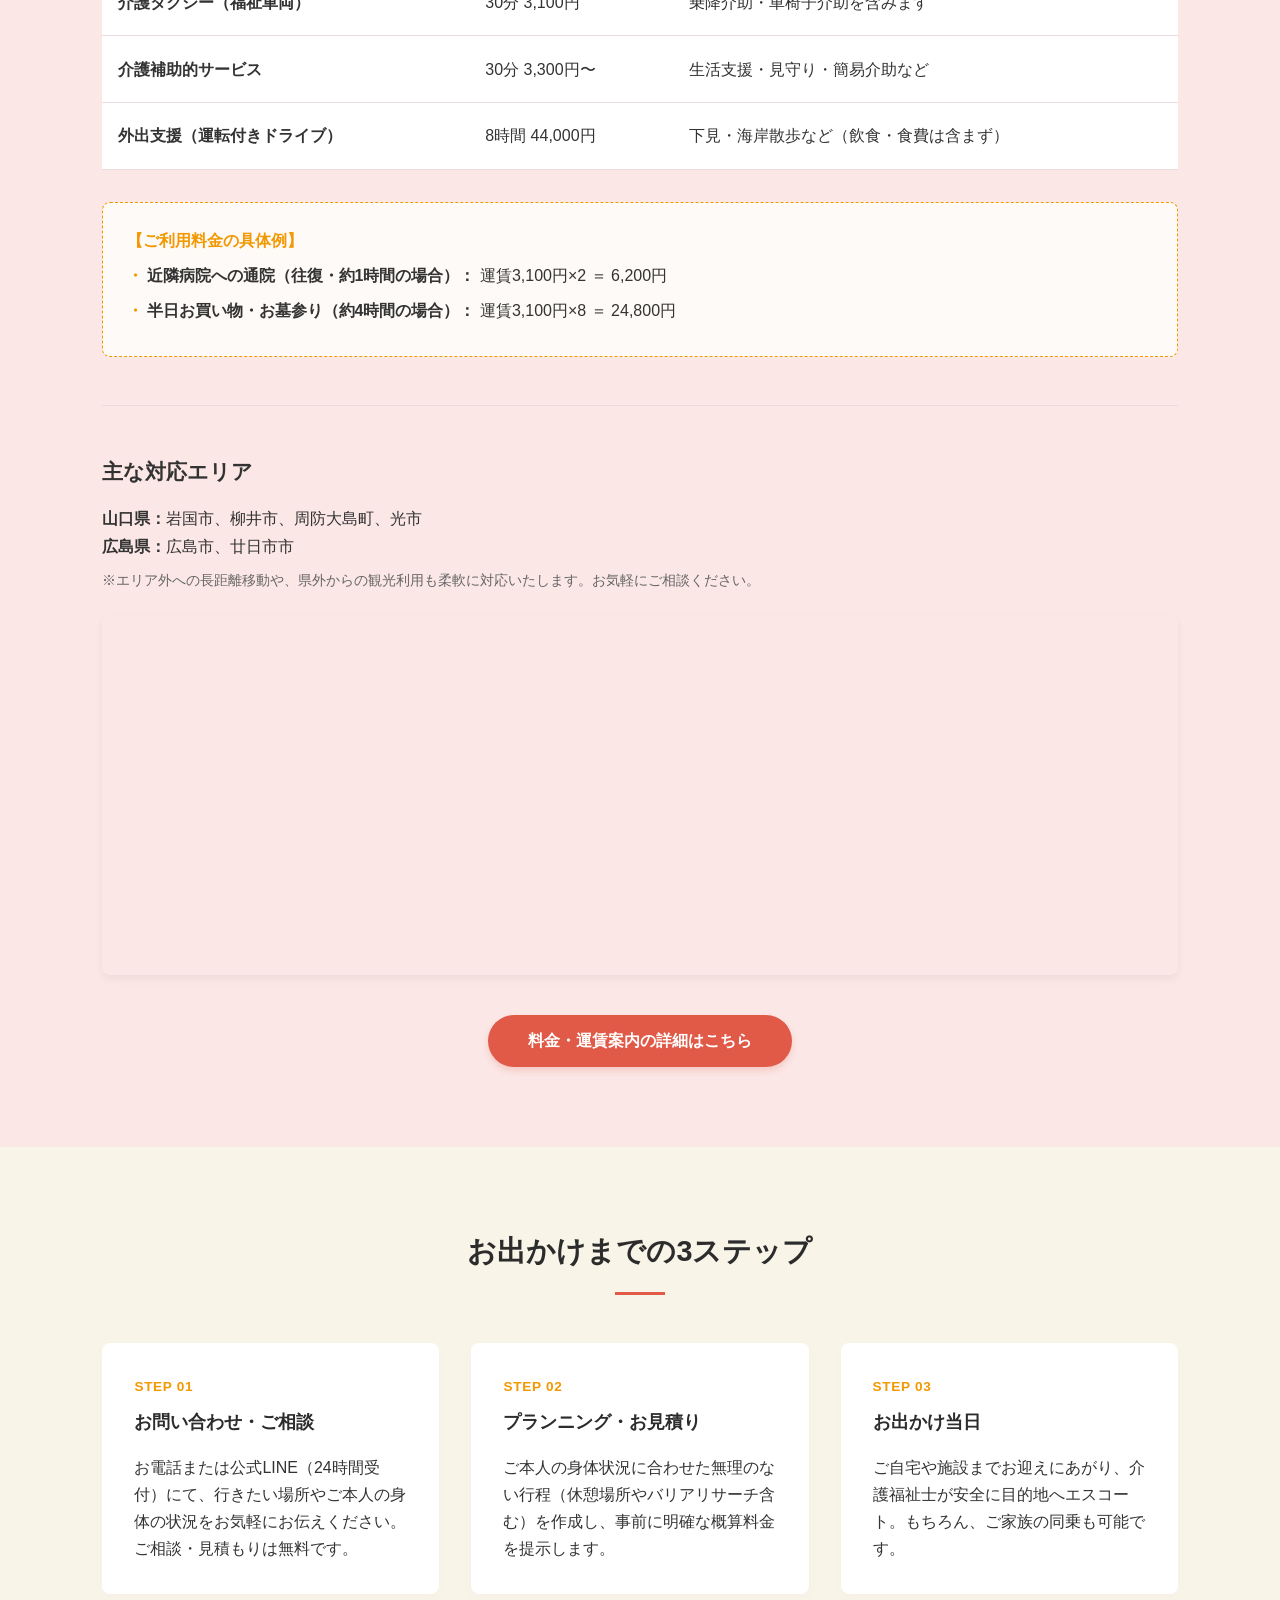
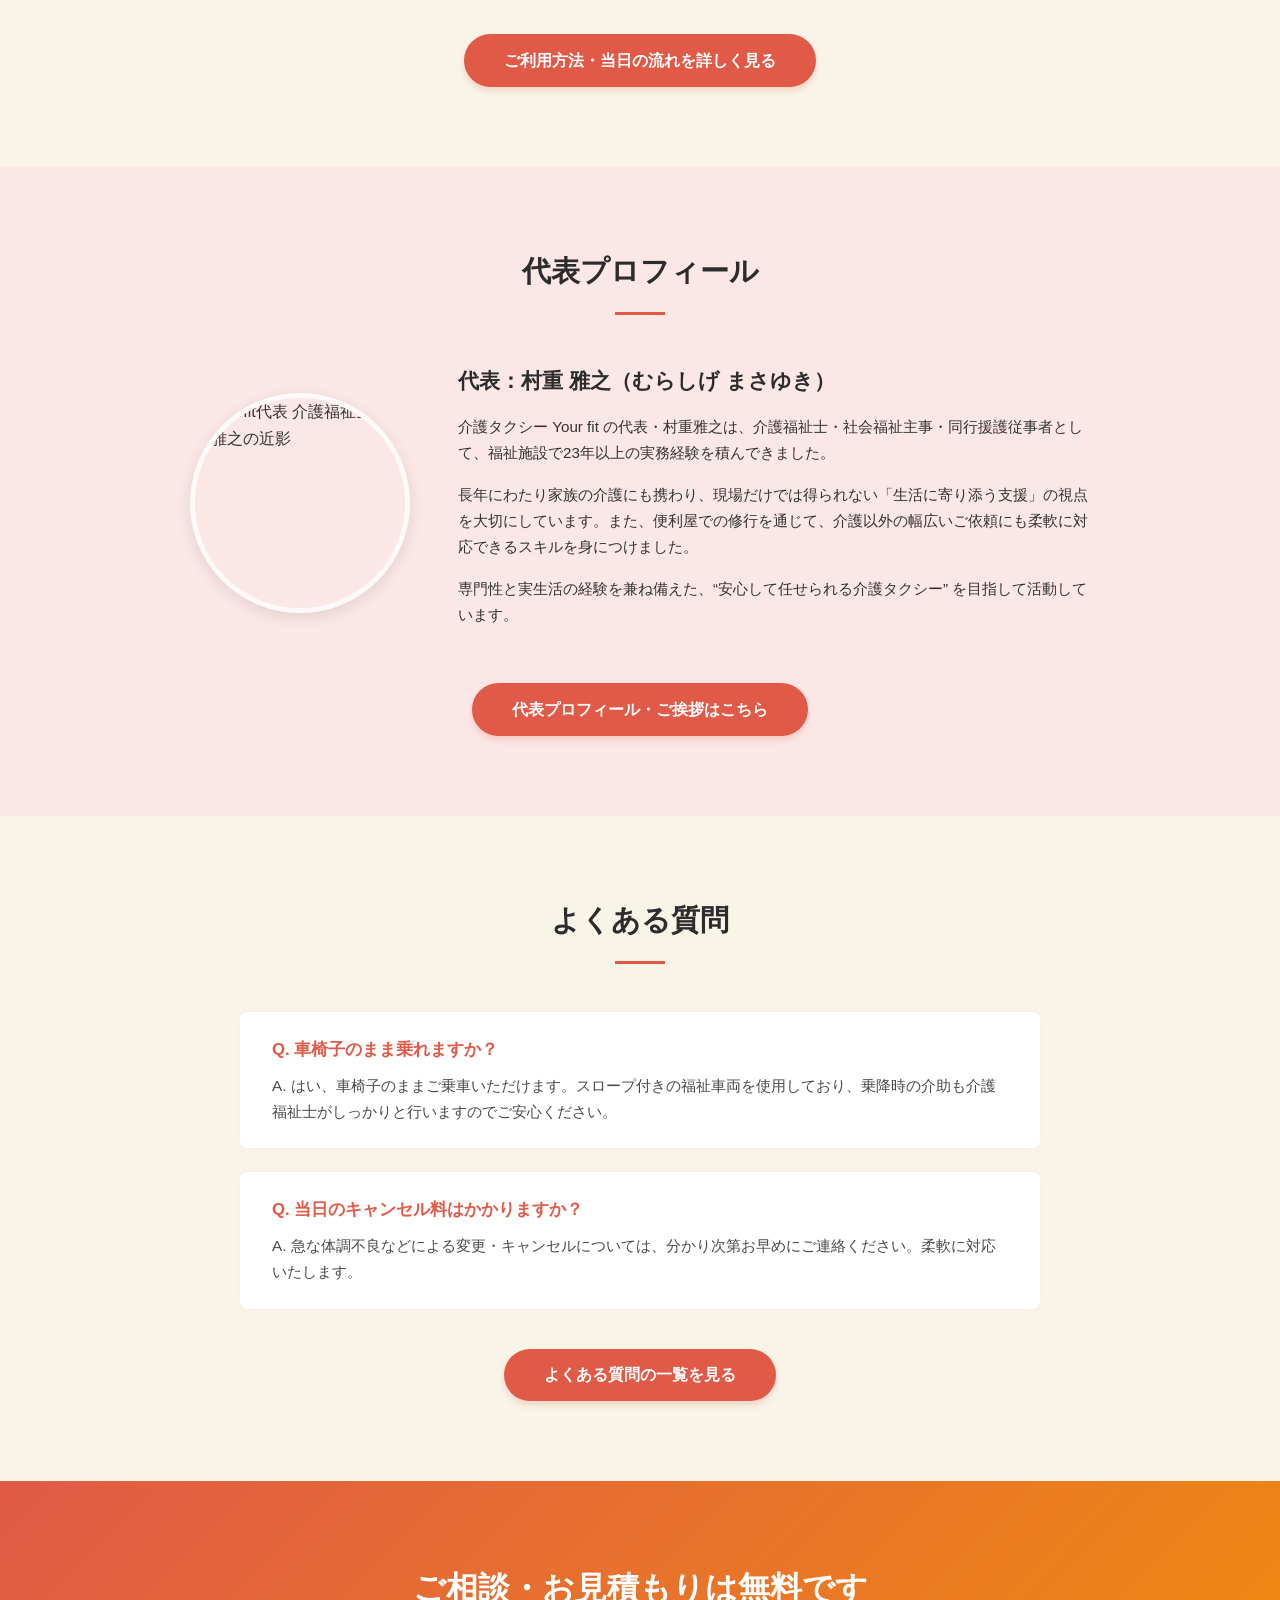
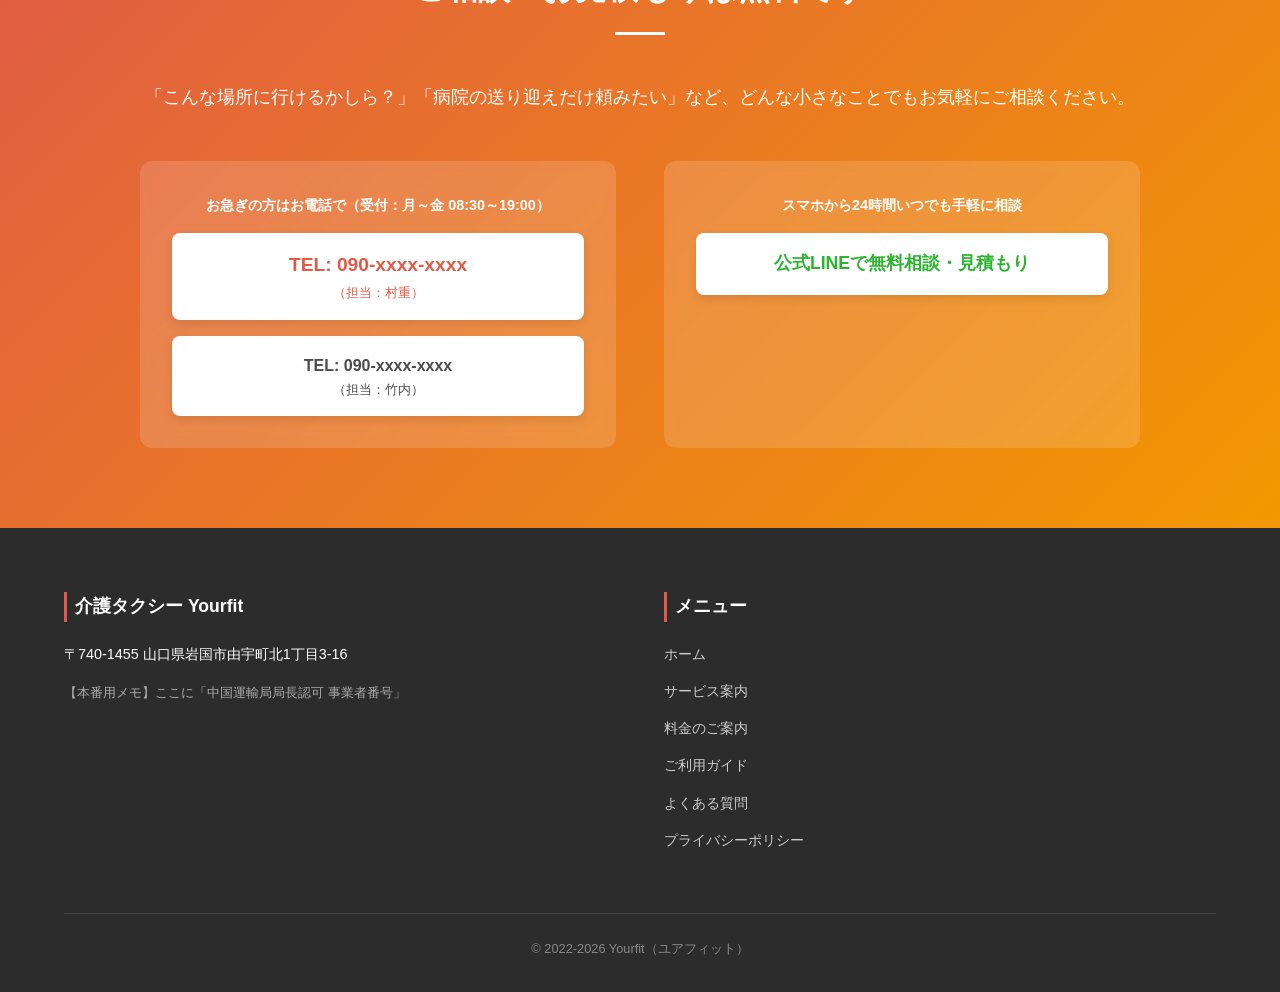
==== commit b2f55438: "create service.html" ====
--- a/index.html
+++ b/index.html
@@ -5,13 +5,13 @@
     <meta name="viewport" content="width=device-width, initial-scale=1.0">
     <title>【仮】岩国・広島の介護タクシー Yourfit（ユアフィット）｜介護福祉士による安心旅行・外出支援</title>
     <link rel="icon" href="favicon.ico" type="image/x-icon">
-    <link rel="stylesheet" href="/assets/css/reset.css"> 
-    <link rel="stylesheet" href="/assets/css/style.css">
+    <link rel="stylesheet" href="assets/css/reset.css"> 
+    <link rel="stylesheet" href="assets/css/style.css">
     <meta name="description" content="【仮】山口県岩国市・広島市を中心に車椅子での観光・旅行、通院をサポートする介護タクシー「Yourfit」の公式サイト。福祉施設23年以上の経験を持つ介護福祉士が柔軟にサポートします。">
 </head>
 <body>
-    <header>
-        <h1><img src="/assets/imgs/logo.png" alt="介護タクシー Yourfit(ユアフィット)"></h1>
+    <header class="main">
+        <h1><img src="assets/imgs/logo.png" alt="介護タクシー Yourfit(ユアフィット)"></h1>
         <nav>
             <ul>
                 <li><a href="./index.html">ホーム</a></li>
@@ -30,7 +30,7 @@
         =========================================== -->
         <section class="hero-section">
             <div class="hero-visual">
-                <img src="/assets/imgs/main-visual.jpg" alt="介護福祉士が笑顔でエスコートするYourfitの介護タクシー（イメージ）">
+                <img src="assets/imgs/main-visual.jpg" alt="介護福祉士が笑顔でエスコートするYourfitの介護タクシー（イメージ）">
                 <div class="hero-catch">
                     <h2>あきらめていたお出かけを、もう一度。<br>介護福祉士が届ける、完全オーダーメイドの移動サポート</h2>
                     <p>山口県岩国市・広島県を中心に、車椅子での観光旅行から日々の通院まで柔軟に対応します。</p>
@@ -42,6 +42,7 @@
                 </div>
             </div>
         </section>
+        
 
         <!-- ==========================================
           2. FEATURE: 私たちの強み（他社との差別化要素）
@@ -50,12 +51,12 @@
             <h2>他社とは違う、Yourfitが選ばれる理由</h2>
             <div class="feature-grid">
                 <div class="feature-card">
-                    <img src="/assets/imgs/feature1.png" alt="介護福祉士のバッジ、または介助風景のイメージ">
+                    <img src="assets/imgs/feature1.png" alt="介護福祉士のバッジ、または介助風景のイメージ">
                     <h3>国家資格”介護福祉士”による専門的なケア</h3>
                     <p>施設勤務23年以上の確かな実績を持つ介護福祉士が在籍。移動中のサポートだけでなく、体調の変化や専門的な身体介助にも柔軟に対応するため、ご家族も安心してお任せいただけます。</p>
                 </div>
                 <div class="feature-card">
-                    <img src="/assets/imgs/feature2.png" alt="福祉車両と観光地のイメージ">
+                    <img src="assets/imgs/feature2.png" alt="福祉車両と観光地のイメージ">
                     <h3>介護保険外だからできる”柔軟なトータルサポート”</h3>
                     <p>時間や目的地の制限がある介護保険とは異なり、枠にとらわれない自由なプランニングが可能です。車椅子・ストレッチャー対応の福祉車両で、海岸散歩や思い出の地への里帰りも叶います。</p>
                 </div>
--- a/assets/css/style.css
+++ b/assets/css/style.css
@@ -51,7 +51,7 @@
 /* ==========================================
   HEADER
 =========================================== */
-header {
+header.main {
     display: flex;
     justify-content: space-between;
     align-items: center;
@@ -62,24 +62,39 @@
     top: 0;
     z-index: 100;
 }
-
-header h1 img {
+header.sub {
+    display: flex;
+    justify-content: space-between;
+    align-items: center;
+    padding: 1rem 5%;
+    background-color: #ffffff;
+    box-shadow: 0 2px 10px rgba(0, 0, 0, 0.05);
+    position: sticky;
+    top: 0;
+    z-index: 100;
+}
+
+header.main h1 img,
+header.sub img {
     height: 50px; /* ロゴのサイズ調整 */
 }
 
-header nav ul {
+header.main nav ul,
+header.sub nav ul {
     display: flex;
     list-style: none;
     gap: 1.5rem;
 }
 
-header nav ul a {
+header.main nav ul a,
+header.sub nav ul a {
     color: #4a4a4a;
     font-weight: bold;
     font-size: 0.95rem;
 }
 
-header nav ul a:hover {
+header.main nav ul a:hover,
+header.sub nav ul a:hover {
     color: #e05a47;
 }
 
@@ -90,6 +105,8 @@
     position: relative;
     background-color: #ffffff;
     overflow: hidden;
+    padding-bottom: 1rem;
+    padding-top: 1rem;
 }
 
 .hero-visual {
@@ -114,10 +131,13 @@
     max-width: 650px;
     text-shadow: 0 2px 10px rgba(0, 0, 0, 0.5);
 }
+.hero-catch.sub{
+    top:50%;
+}
 .hero-catch > h2, 
 .hero-catch > p{
     color: #ffffff;
-    text-shadow: 0 2px 10px rgba(0, 0, 0, 0.5);   
+    text-shadow: 0 2px 10px rgba(0, 0, 0, 0.8);   
 }
 
 .hero-catch h2 {
@@ -746,4 +766,75 @@
         text-align: center;
         gap: 1.5rem;
     }
+}
+
+
+
+/* ==========================================
+  HEADER
+=========================================== */
+section > header {
+    background-color: #ffffff;
+    box-shadow: 0 2px 10px rgba(0, 0, 0, 0.05);
+    position: relative;
+    z-index: 50;
+    padding: 1rem 5%;
+    
+    /* header自体をフレックスコンテナにして、3つの要素を横並びにします */
+    display: flex;
+    justify-content: space-between;
+    align-items: center;
+    gap: 1.5rem;
+}
+
+.logo img {
+    height: 50px;
+    width: auto;
+}
+
+/* トレンドキーワードを捉える小さな特設バナー */
+.header-banner {
+    background-color: #fbe7e6;
+    border: 1px solid #e05a47;
+    padding: 0.4rem 1rem;
+    border-radius: 4px;
+}
+
+.header-banner .banner-link {
+    color: #e05a47;
+    font-size: 0.85rem;
+    font-weight: bold;
+}
+
+/* グローバルナビゲーション */
+.global-nav ul {
+    display: flex;
+    list-style: none;
+    gap: 1.5rem;
+    align-items: center;
+}
+
+.global-nav ul a {
+    color: #4a4a4a;
+    font-weight: bold;
+    font-size: 0.95rem;
+}
+
+.global-nav ul a:hover,
+.global-nav ul a.current {
+    color: #e05a47;
+}
+
+/* お問い合わせナビボタン */
+.btn-nav-contact {
+    background-color: #e05a47;
+    color: #ffffff !important;
+    padding: 0.5rem 1.2rem;
+    border-radius: 50px;
+    transition: background-color 0.3s;
+}
+
+.btn-nav-contact:hover {
+    background-color: #c74837;
+    opacity: 1;
 }
